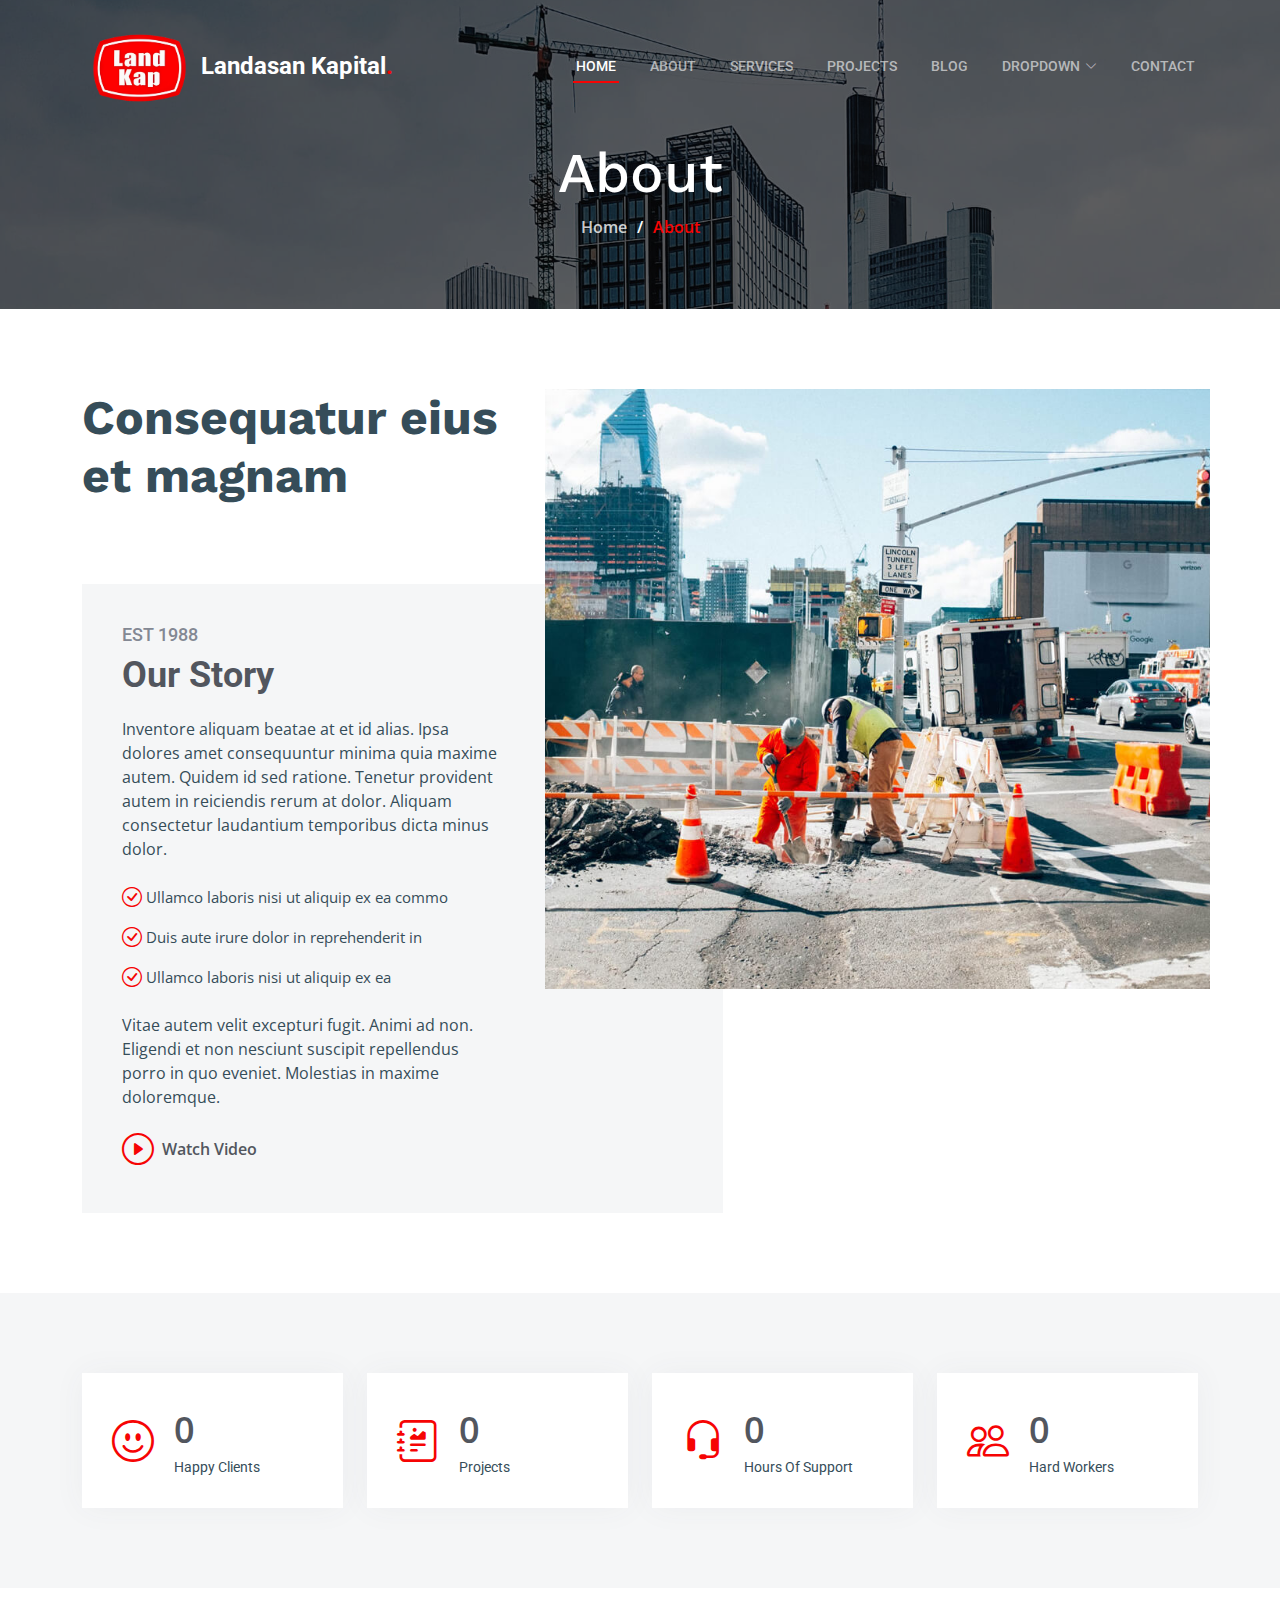
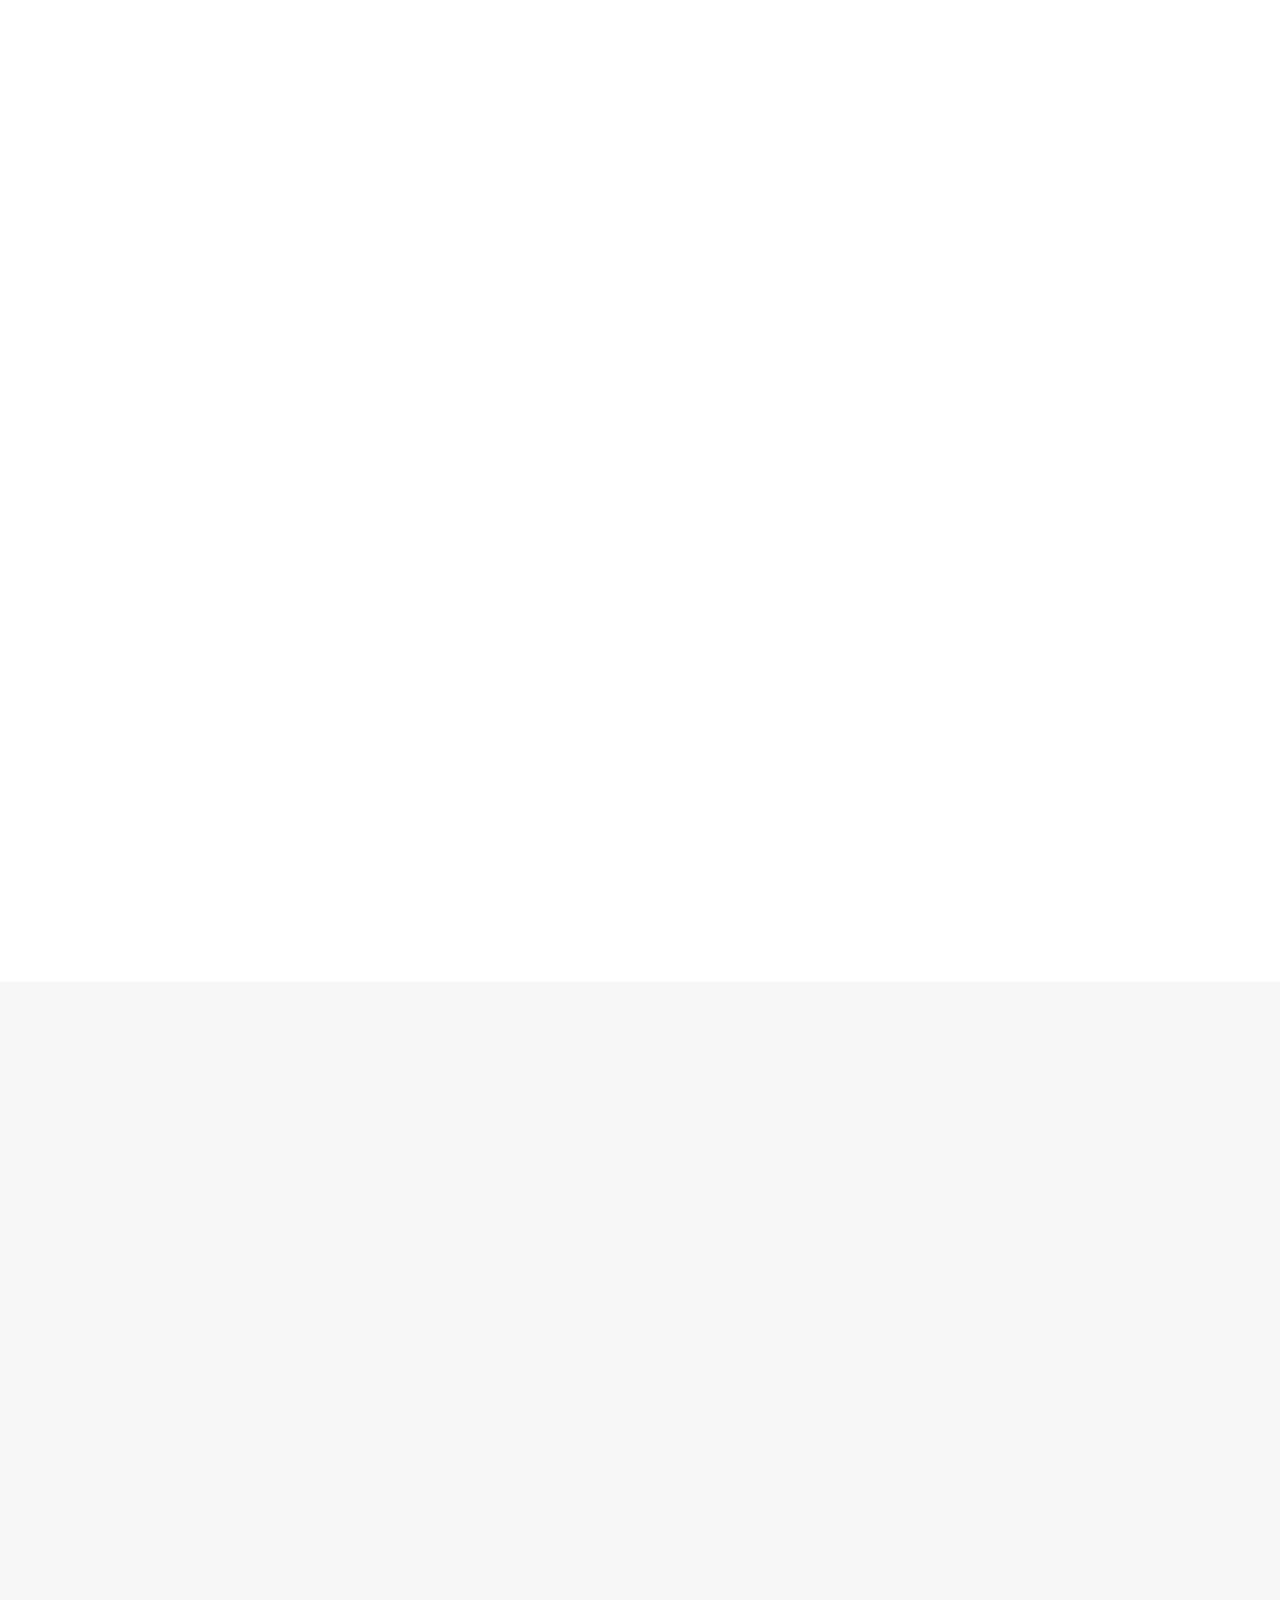
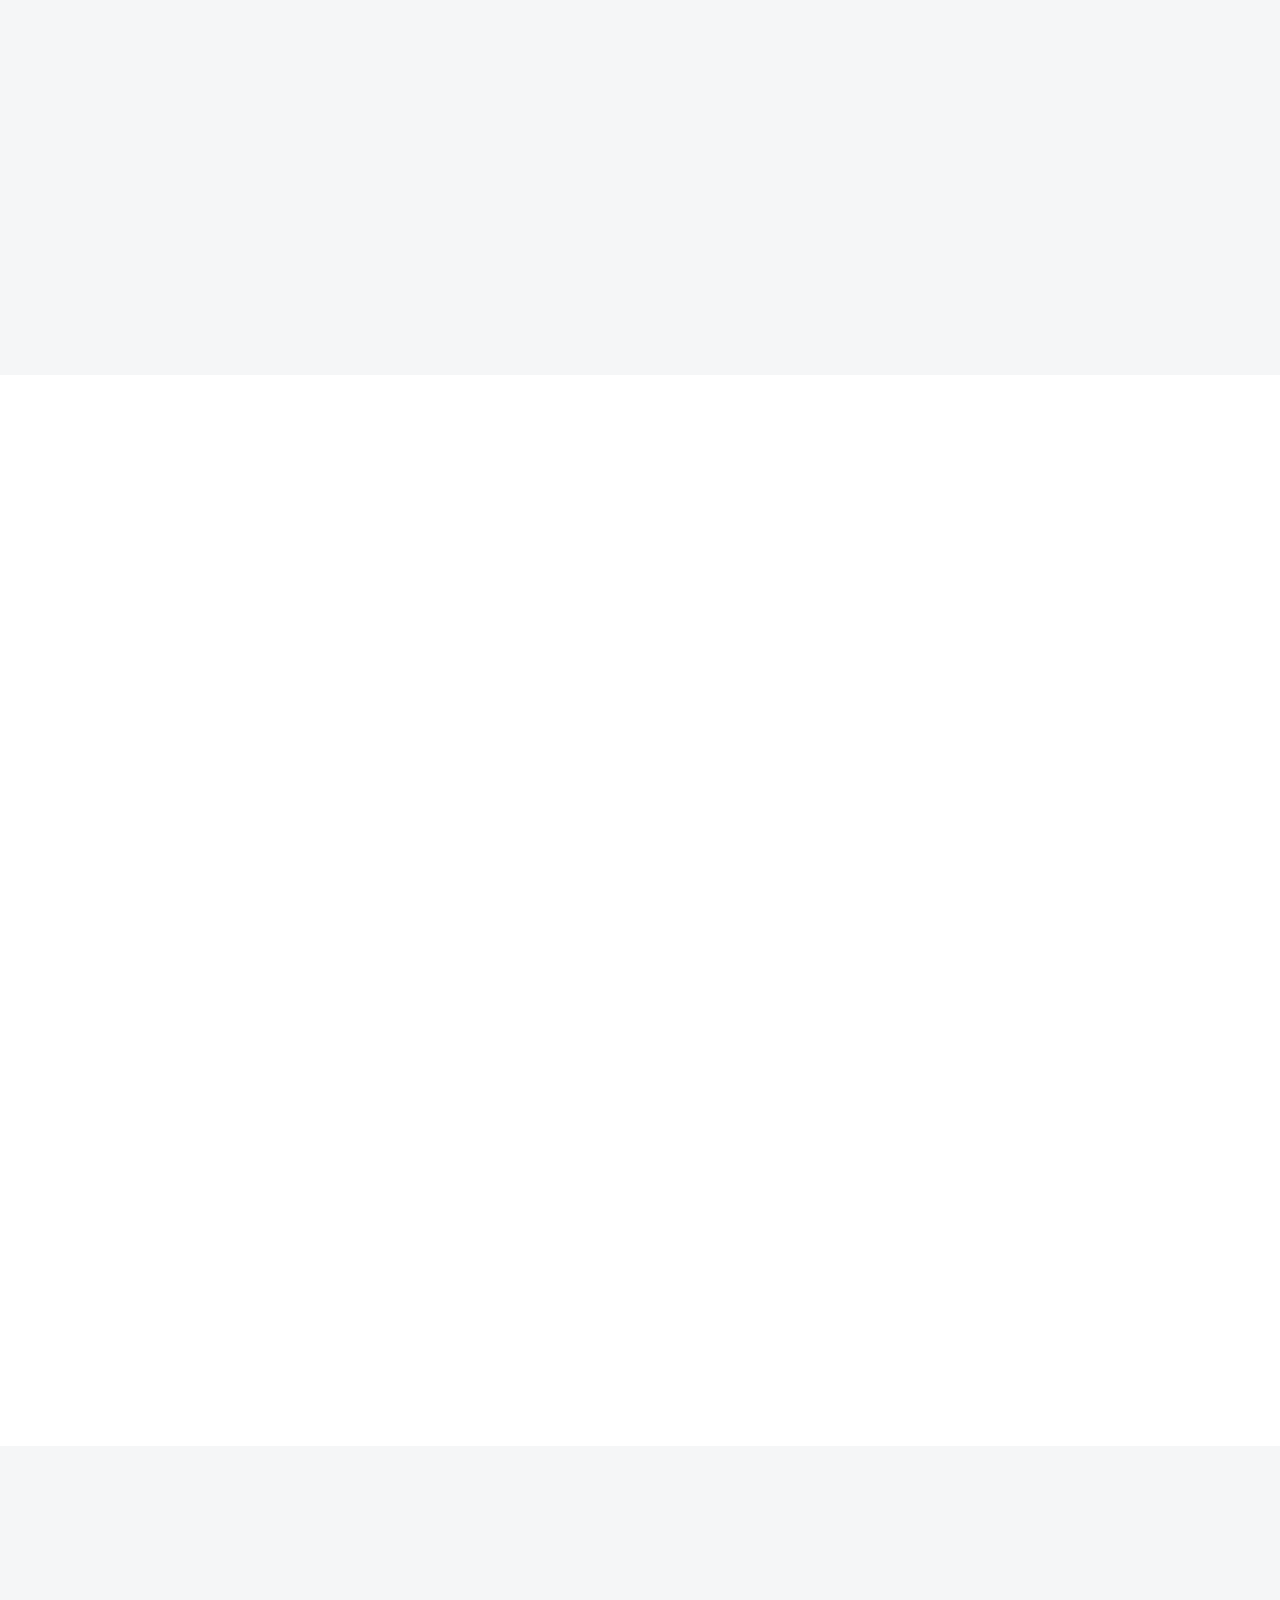
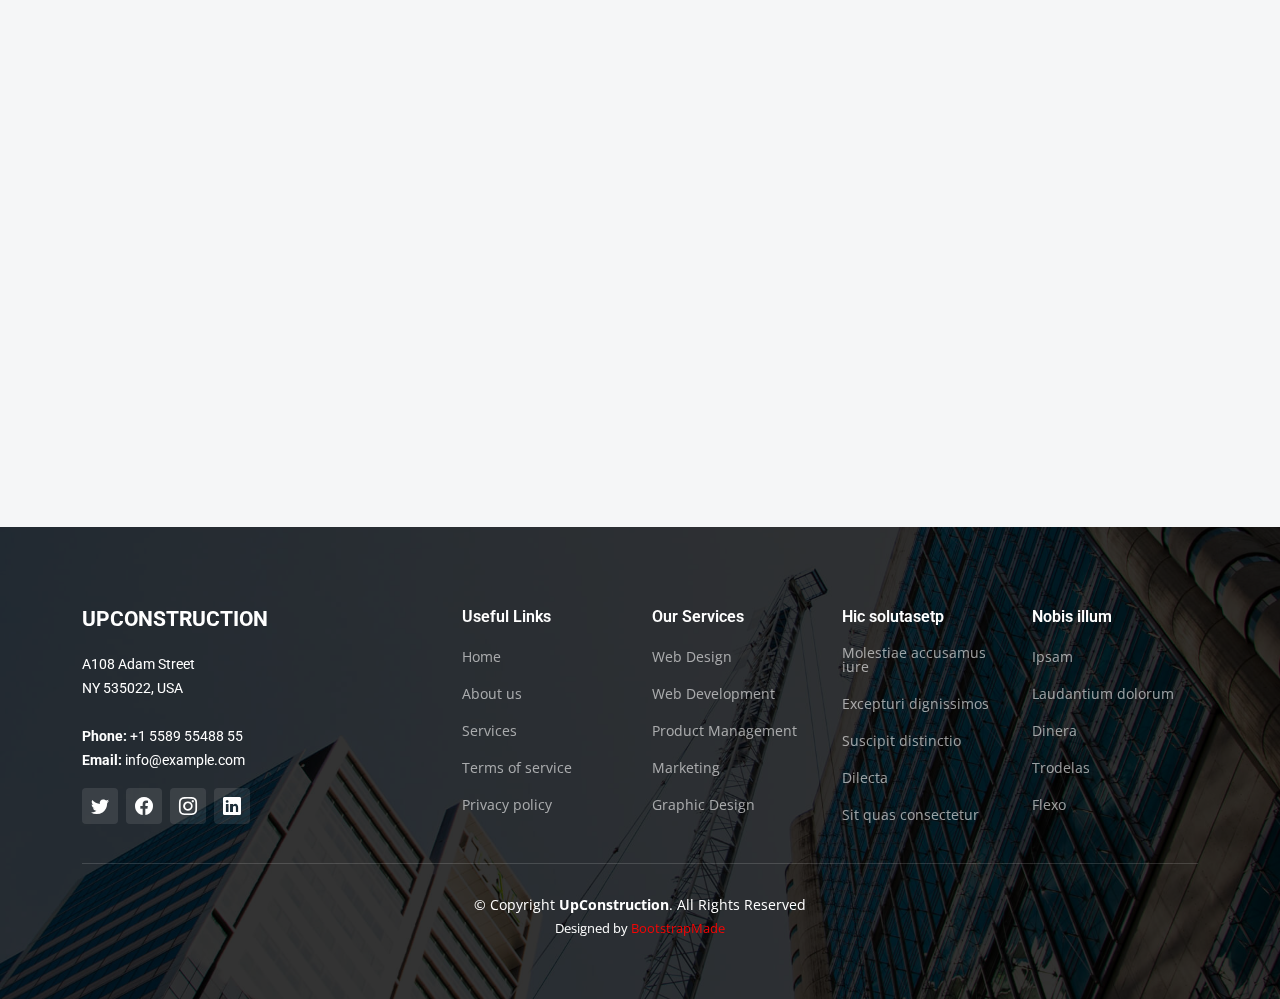
==== about.html @ da3d861b "" ====
<!DOCTYPE html>
<html lang="en">

<head>
  <meta charset="utf-8">
  <meta content="width=device-width, initial-scale=1.0" name="viewport">

  <title>UpConstruction Bootstrap Template - About</title>
  <meta content="" name="description">
  <meta content="" name="keywords">

  <!-- Favicons -->
  <link href="assets/img/favicon.png" rel="icon">
  <link href="assets/img/apple-touch-icon.png" rel="apple-touch-icon">

  <!-- Google Fonts -->
  <link rel="preconnect" href="https://fonts.googleapis.com">
  <link rel="preconnect" href="https://fonts.gstatic.com" crossorigin>
  <link href="https://fonts.googleapis.com/css2?family=Open+Sans:ital,wght@0,300;0,400;0,500;0,600;0,700;1,300;1,400;1,600;1,700&family=Roboto:ital,wght@0,300;0,400;0,500;0,600;0,700;1,300;1,400;1,500;1,600;1,700&family=Work+Sans:ital,wght@0,300;0,400;0,500;0,600;0,700;1,300;1,400;1,500;1,600;1,700&display=swap" rel="stylesheet">

  <!-- Vendor CSS Files -->
  <link href="assets/vendor/bootstrap/css/bootstrap.min.css" rel="stylesheet">
  <link href="assets/vendor/bootstrap-icons/bootstrap-icons.css" rel="stylesheet">
  <link href="assets/vendor/fontawesome-free/css/all.min.css" rel="stylesheet">
  <link href="assets/vendor/aos/aos.css" rel="stylesheet">
  <link href="assets/vendor/glightbox/css/glightbox.min.css" rel="stylesheet">
  <link href="assets/vendor/swiper/swiper-bundle.min.css" rel="stylesheet">

  <!-- Template Main CSS File -->
  <link href="assets/css/main.css" rel="stylesheet">

  <!-- =======================================================
  * Template Name: UpConstruction
  * Updated: Jan 29 2024 with Bootstrap v5.3.2
  * Template URL: https://bootstrapmade.com/upconstruction-bootstrap-construction-website-template/
  * Author: BootstrapMade.com
  * License: https://bootstrapmade.com/license/
  ======================================================== -->
</head>

<body>

  <!-- ======= Header ======= -->
  <header id="header" class="header d-flex align-items-center">
    <div class="container-fluid container-xl d-flex align-items-center justify-content-between">

      <a href="index.html" class="logo d-flex align-items-center">
        <!-- Uncomment the line below if you also wish to use an image logo -->
         <img src="assets/img/landasan_Logo.png" alt=""> 
        <h1>Landasan Kapital<span>.</span></h1>
      </a>

      <i class="mobile-nav-toggle mobile-nav-show bi bi-list"></i>
      <i class="mobile-nav-toggle mobile-nav-hide d-none bi bi-x"></i>
      <nav id="navbar" class="navbar">
        <ul>
          <li><a href="index.html" class="active">Home</a></li>
          <li><a href="about.html">About</a></li>
          <li><a href="services.html">Services</a></li>
          <li><a href="projects.html">Projects</a></li>
          <li><a href="blog.html">Blog</a></li>
          <li class="dropdown"><a href="#"><span>Dropdown</span> <i class="bi bi-chevron-down dropdown-indicator"></i></a>
            <ul>
              <li><a href="#">Dropdown 1</a></li>
              <li class="dropdown"><a href="#"><span>Deep Dropdown</span> <i class="bi bi-chevron-down dropdown-indicator"></i></a>
                <ul>
                  <li><a href="#">Deep Dropdown 1</a></li>
                  <li><a href="#">Deep Dropdown 2</a></li>
                  <li><a href="#">Deep Dropdown 3</a></li>
                  <li><a href="#">Deep Dropdown 4</a></li>
                  <li><a href="#">Deep Dropdown 5</a></li>
                </ul>
              </li>
              <li><a href="#">Dropdown 2</a></li>
              <li><a href="#">Dropdown 3</a></li>
              <li><a href="#">Dropdown 4</a></li>
            </ul>
          </li>
          <li><a href="contact.html">Contact</a></li>
        </ul>
      </nav><!-- .navbar -->

    </div>
  </header><!-- End Header -->

  <main id="main">

    <!-- ======= Breadcrumbs ======= -->
    <div class="breadcrumbs d-flex align-items-center" style="background-image: url('assets/img/breadcrumbs-bg.jpg');">
      <div class="container position-relative d-flex flex-column align-items-center" data-aos="fade">

        <h2>About</h2>
        <ol>
          <li><a href="index.html">Home</a></li>
          <li>About</li>
        </ol>

      </div>
    </div><!-- End Breadcrumbs -->

    <!-- ======= About Section ======= -->
    <section id="about" class="about">
      <div class="container" data-aos="fade-up">

        <div class="row position-relative">

          <div class="col-lg-7 about-img" style="background-image: url(assets/img/about.jpg);"></div>

          <div class="col-lg-7">
            <h2>Consequatur eius et magnam</h2>
            <div class="our-story">
              <h4>Est 1988</h4>
              <h3>Our Story</h3>
              <p>Inventore aliquam beatae at et id alias. Ipsa dolores amet consequuntur minima quia maxime autem. Quidem id sed ratione. Tenetur provident autem in reiciendis rerum at dolor. Aliquam consectetur laudantium temporibus dicta minus dolor.</p>
              <ul>
                <li><i class="bi bi-check-circle"></i> <span>Ullamco laboris nisi ut aliquip ex ea commo</span></li>
                <li><i class="bi bi-check-circle"></i> <span>Duis aute irure dolor in reprehenderit in</span></li>
                <li><i class="bi bi-check-circle"></i> <span>Ullamco laboris nisi ut aliquip ex ea</span></li>
              </ul>
              <p>Vitae autem velit excepturi fugit. Animi ad non. Eligendi et non nesciunt suscipit repellendus porro in quo eveniet. Molestias in maxime doloremque.</p>

              <div class="watch-video d-flex align-items-center position-relative">
                <i class="bi bi-play-circle"></i>
                <a href="https://www.youtube.com/watch?v=LXb3EKWsInQ" class="glightbox stretched-link">Watch Video</a>
              </div>
            </div>
          </div>

        </div>

      </div>
    </section>
    <!-- End About Section -->

    <!-- ======= Stats Counter Section ======= -->
    <section id="stats-counter" class="stats-counter section-bg">
      <div class="container">

        <div class="row gy-4">

          <div class="col-lg-3 col-md-6">
            <div class="stats-item d-flex align-items-center w-100 h-100">
              <i class="bi bi-emoji-smile color-blue flex-shrink-0"></i>
              <div>
                <span data-purecounter-start="0" data-purecounter-end="232" data-purecounter-duration="1" class="purecounter"></span>
                <p>Happy Clients</p>
              </div>
            </div>
          </div><!-- End Stats Item -->

          <div class="col-lg-3 col-md-6">
            <div class="stats-item d-flex align-items-center w-100 h-100">
              <i class="bi bi-journal-richtext color-orange flex-shrink-0"></i>
              <div>
                <span data-purecounter-start="0" data-purecounter-end="521" data-purecounter-duration="1" class="purecounter"></span>
                <p>Projects</p>
              </div>
            </div>
          </div><!-- End Stats Item -->

          <div class="col-lg-3 col-md-6">
            <div class="stats-item d-flex align-items-center w-100 h-100">
              <i class="bi bi-headset color-green flex-shrink-0"></i>
              <div>
                <span data-purecounter-start="0" data-purecounter-end="1463" data-purecounter-duration="1" class="purecounter"></span>
                <p>Hours Of Support</p>
              </div>
            </div>
          </div><!-- End Stats Item -->

          <div class="col-lg-3 col-md-6">
            <div class="stats-item d-flex align-items-center w-100 h-100">
              <i class="bi bi-people color-pink flex-shrink-0"></i>
              <div>
                <span data-purecounter-start="0" data-purecounter-end="15" data-purecounter-duration="1" class="purecounter"></span>
                <p>Hard Workers</p>
              </div>
            </div>
          </div><!-- End Stats Item -->

        </div>

      </div>
    </section><!-- End Stats Counter Section -->

    <!-- ======= Alt Services Section ======= -->
    <section id="alt-services" class="alt-services">
      <div class="container" data-aos="fade-up">

        <div class="row justify-content-around gy-4">
          <div class="col-lg-6 img-bg" style="background-image: url(assets/img/alt-services.jpg);" data-aos="zoom-in" data-aos-delay="100"></div>

          <div class="col-lg-5 d-flex flex-column justify-content-center">
            <h3>Enim quis est voluptatibus aliquid consequatur fugiat</h3>
            <p>Esse voluptas cumque vel exercitationem. Reiciendis est hic accusamus. Non ipsam et sed minima temporibus laudantium. Soluta voluptate sed facere corporis dolores excepturi</p>

            <div class="icon-box d-flex position-relative" data-aos="fade-up" data-aos-delay="100">
              <i class="bi bi-easel flex-shrink-0"></i>
              <div>
                <h4><a href="" class="stretched-link">Lorem Ipsum</a></h4>
                <p>Voluptatum deleniti atque corrupti quos dolores et quas molestias excepturi sint occaecati cupiditate non provident</p>
              </div>
            </div><!-- End Icon Box -->

            <div class="icon-box d-flex position-relative" data-aos="fade-up" data-aos-delay="200">
              <i class="bi bi-patch-check flex-shrink-0"></i>
              <div>
                <h4><a href="" class="stretched-link">Nemo Enim</a></h4>
                <p>At vero eos et accusamus et iusto odio dignissimos ducimus qui blanditiis praesentium voluptatum deleniti atque</p>
              </div>
            </div><!-- End Icon Box -->

            <div class="icon-box d-flex position-relative" data-aos="fade-up" data-aos-delay="300">
              <i class="bi bi-brightness-high flex-shrink-0"></i>
              <div>
                <h4><a href="" class="stretched-link">Dine Pad</a></h4>
                <p>Explicabo est voluptatum asperiores consequatur magnam. Et veritatis odit. Sunt aut deserunt minus aut eligendi omnis</p>
              </div>
            </div><!-- End Icon Box -->

            <div class="icon-box d-flex position-relative" data-aos="fade-up" data-aos-delay="400">
              <i class="bi bi-brightness-high flex-shrink-0"></i>
              <div>
                <h4><a href="" class="stretched-link">Tride clov</a></h4>
                <p>Est voluptatem labore deleniti quis a delectus et. Saepe dolorem libero sit non aspernatur odit amet. Et eligendi</p>
              </div>
            </div><!-- End Icon Box -->

          </div>
        </div>

      </div>
    </section><!-- End Alt Services Section -->

    <!-- ======= Alt Services Section 2 ======= -->
    <section id="alt-services-2" class="alt-services section-bg">
      <div class="container" data-aos="fade-up">

        <div class="row justify-content-around gy-4">
          <div class="col-lg-5 d-flex flex-column justify-content-center">
            <h3>Non quasi officia eum nobis et rerum epudiandae rem voluptatem</h3>
            <p>Maxime quia dolorum alias perspiciatis. Earum voluptatem sint at non. Ducimus maxime minima iste magni sit praesentium assumenda minus. Amet rerum saepe tempora vero.</p>

            <div class="icon-box d-flex position-relative" data-aos="fade-up" data-aos-delay="100">
              <i class="bi bi-easel flex-shrink-0"></i>
              <div>
                <h4><a href="" class="stretched-link">Lorem Ipsum</a></h4>
                <p>Voluptatum deleniti atque corrupti quos dolores et quas molestias excepturi sint occaecati cupiditate non provident</p>
              </div>
            </div><!-- End Icon Box -->

            <div class="icon-box d-flex position-relative" data-aos="fade-up" data-aos-delay="200">
              <i class="bi bi-patch-check flex-shrink-0"></i>
              <div>
                <h4><a href="" class="stretched-link">Nemo Enim</a></h4>
                <p>At vero eos et accusamus et iusto odio dignissimos ducimus qui blanditiis praesentium voluptatum deleniti atque</p>
              </div>
            </div><!-- End Icon Box -->

            <div class="icon-box d-flex position-relative" data-aos="fade-up" data-aos-delay="300">
              <i class="bi bi-brightness-high flex-shrink-0"></i>
              <div>
                <h4><a href="" class="stretched-link">Dine Pad</a></h4>
                <p>Explicabo est voluptatum asperiores consequatur magnam. Et veritatis odit. Sunt aut deserunt minus aut eligendi omnis</p>
              </div>
            </div><!-- End Icon Box -->

            <div class="icon-box d-flex position-relative" data-aos="fade-up" data-aos-delay="400">
              <i class="bi bi-brightness-high flex-shrink-0"></i>
              <div>
                <h4><a href="" class="stretched-link">Tride clov</a></h4>
                <p>Est voluptatem labore deleniti quis a delectus et. Saepe dolorem libero sit non aspernatur odit amet. Et eligendi</p>
              </div>
            </div><!-- End Icon Box -->
          </div>

          <div class="col-lg-6 img-bg" style="background-image: url(assets/img/alt-services-2.jpg);" data-aos="zoom-in" data-aos-delay="100"></div>
        </div>

      </div>
    </section><!-- End Alt Services Section 2 -->

    <!-- ======= Our Team Section ======= -->
    <section id="team" class="team">
      <div class="container" data-aos="fade-up">

        <div class="section-header">
          <h2>Our Team</h2>
          <p>Aperiam dolorum et et wuia molestias qui eveniet numquam nihil porro incidunt dolores placeat sunt id nobis omnis tiledo stran delop</p>
        </div>

        <div class="row gy-5">

          <div class="col-lg-4 col-md-6 member" data-aos="fade-up" data-aos-delay="100">
            <div class="member-img">
              <img src="assets/img/team/team-1.jpg" class="img-fluid" alt="">
              <div class="social">
                <a href="#"><i class="bi bi-twitter"></i></a>
                <a href="#"><i class="bi bi-facebook"></i></a>
                <a href="#"><i class="bi bi-instagram"></i></a>
                <a href="#"><i class="bi bi-linkedin"></i></a>
              </div>
            </div>
            <div class="member-info text-center">
              <h4>Walter White</h4>
              <span>Chief Executive Officer</span>
              <p>Aliquam iure quaerat voluptatem praesentium possimus unde laudantium vel dolorum distinctio dire flow</p>
            </div>
          </div><!-- End Team Member -->

          <div class="col-lg-4 col-md-6 member" data-aos="fade-up" data-aos-delay="200">
            <div class="member-img">
              <img src="assets/img/team/team-2.jpg" class="img-fluid" alt="">
              <div class="social">
                <a href="#"><i class="bi bi-twitter"></i></a>
                <a href="#"><i class="bi bi-facebook"></i></a>
                <a href="#"><i class="bi bi-instagram"></i></a>
                <a href="#"><i class="bi bi-linkedin"></i></a>
              </div>
            </div>
            <div class="member-info text-center">
              <h4>Sarah Jhonson</h4>
              <span>Product Manager</span>
              <p>Labore ipsam sit consequatur exercitationem rerum laboriosam laudantium aut quod dolores exercitationem ut</p>
            </div>
          </div><!-- End Team Member -->

          <div class="col-lg-4 col-md-6 member" data-aos="fade-up" data-aos-delay="300">
            <div class="member-img">
              <img src="assets/img/team/team-3.jpg" class="img-fluid" alt="">
              <div class="social">
                <a href="#"><i class="bi bi-twitter"></i></a>
                <a href="#"><i class="bi bi-facebook"></i></a>
                <a href="#"><i class="bi bi-instagram"></i></a>
                <a href="#"><i class="bi bi-linkedin"></i></a>
              </div>
            </div>
            <div class="member-info text-center">
              <h4>William Anderson</h4>
              <span>CTO</span>
              <p>Illum minima ea autem doloremque ipsum quidem quas aspernatur modi ut praesentium vel tque sed facilis at qui</p>
            </div>
          </div><!-- End Team Member -->

          <div class="col-lg-4 col-md-6 member" data-aos="fade-up" data-aos-delay="400">
            <div class="member-img">
              <img src="assets/img/team/team-4.jpg" class="img-fluid" alt="">
              <div class="social">
                <a href="#"><i class="bi bi-twitter"></i></a>
                <a href="#"><i class="bi bi-facebook"></i></a>
                <a href="#"><i class="bi bi-instagram"></i></a>
                <a href="#"><i class="bi bi-linkedin"></i></a>
              </div>
            </div>
            <div class="member-info text-center">
              <h4>Amanda Jepson</h4>
              <span>Accountant</span>
              <p>Magni voluptatem accusamus assumenda cum nisi aut qui dolorem voluptate sed et veniam quasi quam consectetur</p>
            </div>
          </div><!-- End Team Member -->

          <div class="col-lg-4 col-md-6 member" data-aos="fade-up" data-aos-delay="500">
            <div class="member-img">
              <img src="assets/img/team/team-5.jpg" class="img-fluid" alt="">
              <div class="social">
                <a href="#"><i class="bi bi-twitter"></i></a>
                <a href="#"><i class="bi bi-facebook"></i></a>
                <a href="#"><i class="bi bi-instagram"></i></a>
                <a href="#"><i class="bi bi-linkedin"></i></a>
              </div>
            </div>
            <div class="member-info text-center">
              <h4>Brian Doe</h4>
              <span>Marketing</span>
              <p>Qui consequuntur quos accusamus magnam quo est molestiae eius laboriosam sunt doloribus quia impedit laborum velit</p>
            </div>
          </div><!-- End Team Member -->

          <div class="col-lg-4 col-md-6 member" data-aos="fade-up" data-aos-delay="600">
            <div class="member-img">
              <img src="assets/img/team/team-6.jpg" class="img-fluid" alt="">
              <div class="social">
                <a href="#"><i class="bi bi-twitter"></i></a>
                <a href="#"><i class="bi bi-facebook"></i></a>
                <a href="#"><i class="bi bi-instagram"></i></a>
                <a href="#"><i class="bi bi-linkedin"></i></a>
              </div>
            </div>
            <div class="member-info text-center">
              <h4>Josepha Palas</h4>
              <span>Operation</span>
              <p>Sint sint eveniet explicabo amet consequatur nesciunt error enim rerum earum et omnis fugit eligendi cupiditate vel</p>
            </div>
          </div><!-- End Team Member -->

        </div>

      </div>
    </section><!-- End Our Team Section -->

    <!-- ======= Testimonials Section ======= -->
    <section id="testimonials" class="testimonials section-bg">
      <div class="container" data-aos="fade-up">

        <div class="section-header">
          <h2>Testimonials</h2>
          <p>Quam sed id excepturi ccusantium dolorem ut quis dolores nisi llum nostrum enim velit qui ut et autem uia reprehenderit sunt deleniti</p>
        </div>

        <div class="slides-2 swiper">
          <div class="swiper-wrapper">

            <div class="swiper-slide">
              <div class="testimonial-wrap">
                <div class="testimonial-item">
                  <img src="assets/img/testimonials/testimonials-1.jpg" class="testimonial-img" alt="">
                  <h3>Saul Goodman</h3>
                  <h4>Ceo &amp; Founder</h4>
                  <div class="stars">
                    <i class="bi bi-star-fill"></i><i class="bi bi-star-fill"></i><i class="bi bi-star-fill"></i><i class="bi bi-star-fill"></i><i class="bi bi-star-fill"></i>
                  </div>
                  <p>
                    <i class="bi bi-quote quote-icon-left"></i>
                    Proin iaculis purus consequat sem cure digni ssim donec porttitora entum suscipit rhoncus. Accusantium quam, ultricies eget id, aliquam eget nibh et. Maecen aliquam, risus at semper.
                    <i class="bi bi-quote quote-icon-right"></i>
                  </p>
                </div>
              </div>
            </div><!-- End testimonial item -->

            <div class="swiper-slide">
              <div class="testimonial-wrap">
                <div class="testimonial-item">
                  <img src="assets/img/testimonials/testimonials-2.jpg" class="testimonial-img" alt="">
                  <h3>Sara Wilsson</h3>
                  <h4>Designer</h4>
                  <div class="stars">
                    <i class="bi bi-star-fill"></i><i class="bi bi-star-fill"></i><i class="bi bi-star-fill"></i><i class="bi bi-star-fill"></i><i class="bi bi-star-fill"></i>
                  </div>
                  <p>
                    <i class="bi bi-quote quote-icon-left"></i>
                    Export tempor illum tamen malis malis eram quae irure esse labore quem cillum quid cillum eram malis quorum velit fore eram velit sunt aliqua noster fugiat irure amet legam anim culpa.
                    <i class="bi bi-quote quote-icon-right"></i>
                  </p>
                </div>
              </div>
            </div><!-- End testimonial item -->

            <div class="swiper-slide">
              <div class="testimonial-wrap">
                <div class="testimonial-item">
                  <img src="assets/img/testimonials/testimonials-3.jpg" class="testimonial-img" alt="">
                  <h3>Jena Karlis</h3>
                  <h4>Store Owner</h4>
                  <div class="stars">
                    <i class="bi bi-star-fill"></i><i class="bi bi-star-fill"></i><i class="bi bi-star-fill"></i><i class="bi bi-star-fill"></i><i class="bi bi-star-fill"></i>
                  </div>
                  <p>
                    <i class="bi bi-quote quote-icon-left"></i>
                    Enim nisi quem export duis labore cillum quae magna enim sint quorum nulla quem veniam duis minim tempor labore quem eram duis noster aute amet eram fore quis sint minim.
                    <i class="bi bi-quote quote-icon-right"></i>
                  </p>
                </div>
              </div>
            </div><!-- End testimonial item -->

            <div class="swiper-slide">
              <div class="testimonial-wrap">
                <div class="testimonial-item">
                  <img src="assets/img/testimonials/testimonials-4.jpg" class="testimonial-img" alt="">
                  <h3>Matt Brandon</h3>
                  <h4>Freelancer</h4>
                  <div class="stars">
                    <i class="bi bi-star-fill"></i><i class="bi bi-star-fill"></i><i class="bi bi-star-fill"></i><i class="bi bi-star-fill"></i><i class="bi bi-star-fill"></i>
                  </div>
                  <p>
                    <i class="bi bi-quote quote-icon-left"></i>
                    Fugiat enim eram quae cillum dolore dolor amet nulla culpa multos export minim fugiat minim velit minim dolor enim duis veniam ipsum anim magna sunt elit fore quem dolore labore illum veniam.
                    <i class="bi bi-quote quote-icon-right"></i>
                  </p>
                </div>
              </div>
            </div><!-- End testimonial item -->

            <div class="swiper-slide">
              <div class="testimonial-wrap">
                <div class="testimonial-item">
                  <img src="assets/img/testimonials/testimonials-5.jpg" class="testimonial-img" alt="">
                  <h3>John Larson</h3>
                  <h4>Entrepreneur</h4>
                  <div class="stars">
                    <i class="bi bi-star-fill"></i><i class="bi bi-star-fill"></i><i class="bi bi-star-fill"></i><i class="bi bi-star-fill"></i><i class="bi bi-star-fill"></i>
                  </div>
                  <p>
                    <i class="bi bi-quote quote-icon-left"></i>
                    Quis quorum aliqua sint quem legam fore sunt eram irure aliqua veniam tempor noster veniam enim culpa labore duis sunt culpa nulla illum cillum fugiat legam esse veniam culpa fore nisi cillum quid.
                    <i class="bi bi-quote quote-icon-right"></i>
                  </p>
                </div>
              </div>
            </div><!-- End testimonial item -->

          </div>
          <div class="swiper-pagination"></div>
        </div>

      </div>
    </section><!-- End Testimonials Section -->

  </main><!-- End #main -->

  <!-- ======= Footer ======= -->
  <footer id="footer" class="footer">

    <div class="footer-content position-relative">
      <div class="container">
        <div class="row">

          <div class="col-lg-4 col-md-6">
            <div class="footer-info">
              <h3>UpConstruction</h3>
              <p>
                A108 Adam Street <br>
                NY 535022, USA<br><br>
                <strong>Phone:</strong> +1 5589 55488 55<br>
                <strong>Email:</strong> info@example.com<br>
              </p>
              <div class="social-links d-flex mt-3">
                <a href="#" class="d-flex align-items-center justify-content-center"><i class="bi bi-twitter"></i></a>
                <a href="#" class="d-flex align-items-center justify-content-center"><i class="bi bi-facebook"></i></a>
                <a href="#" class="d-flex align-items-center justify-content-center"><i class="bi bi-instagram"></i></a>
                <a href="#" class="d-flex align-items-center justify-content-center"><i class="bi bi-linkedin"></i></a>
              </div>
            </div>
          </div><!-- End footer info column-->

          <div class="col-lg-2 col-md-3 footer-links">
            <h4>Useful Links</h4>
            <ul>
              <li><a href="#">Home</a></li>
              <li><a href="#">About us</a></li>
              <li><a href="#">Services</a></li>
              <li><a href="#">Terms of service</a></li>
              <li><a href="#">Privacy policy</a></li>
            </ul>
          </div><!-- End footer links column-->

          <div class="col-lg-2 col-md-3 footer-links">
            <h4>Our Services</h4>
            <ul>
              <li><a href="#">Web Design</a></li>
              <li><a href="#">Web Development</a></li>
              <li><a href="#">Product Management</a></li>
              <li><a href="#">Marketing</a></li>
              <li><a href="#">Graphic Design</a></li>
            </ul>
          </div><!-- End footer links column-->

          <div class="col-lg-2 col-md-3 footer-links">
            <h4>Hic solutasetp</h4>
            <ul>
              <li><a href="#">Molestiae accusamus iure</a></li>
              <li><a href="#">Excepturi dignissimos</a></li>
              <li><a href="#">Suscipit distinctio</a></li>
              <li><a href="#">Dilecta</a></li>
              <li><a href="#">Sit quas consectetur</a></li>
            </ul>
          </div><!-- End footer links column-->

          <div class="col-lg-2 col-md-3 footer-links">
            <h4>Nobis illum</h4>
            <ul>
              <li><a href="#">Ipsam</a></li>
              <li><a href="#">Laudantium dolorum</a></li>
              <li><a href="#">Dinera</a></li>
              <li><a href="#">Trodelas</a></li>
              <li><a href="#">Flexo</a></li>
            </ul>
          </div><!-- End footer links column-->

        </div>
      </div>
    </div>

    <div class="footer-legal text-center position-relative">
      <div class="container">
        <div class="copyright">
          &copy; Copyright <strong><span>UpConstruction</span></strong>. All Rights Reserved
        </div>
        <div class="credits">
          <!-- All the links in the footer should remain intact. -->
          <!-- You can delete the links only if you purchased the pro version. -->
          <!-- Licensing information: https://bootstrapmade.com/license/ -->
          <!-- Purchase the pro version with working PHP/AJAX contact form: https://bootstrapmade.com/upconstruction-bootstrap-construction-website-template/ -->
          Designed by <a href="https://bootstrapmade.com/">BootstrapMade</a>
        </div>
      </div>
    </div>

  </footer>
  <!-- End Footer -->

  <a href="#" class="scroll-top d-flex align-items-center justify-content-center"><i class="bi bi-arrow-up-short"></i></a>

  <div id="preloader"></div>

  <!-- Vendor JS Files -->
  <script src="assets/vendor/bootstrap/js/bootstrap.bundle.min.js"></script>
  <script src="assets/vendor/aos/aos.js"></script>
  <script src="assets/vendor/glightbox/js/glightbox.min.js"></script>
  <script src="assets/vendor/isotope-layout/isotope.pkgd.min.js"></script>
  <script src="assets/vendor/swiper/swiper-bundle.min.js"></script>
  <script src="assets/vendor/purecounter/purecounter_vanilla.js"></script>
  <script src="assets/vendor/php-email-form/validate.js"></script>

  <!-- Template Main JS File -->
  <script src="assets/js/main.js"></script>

</body>

</html>
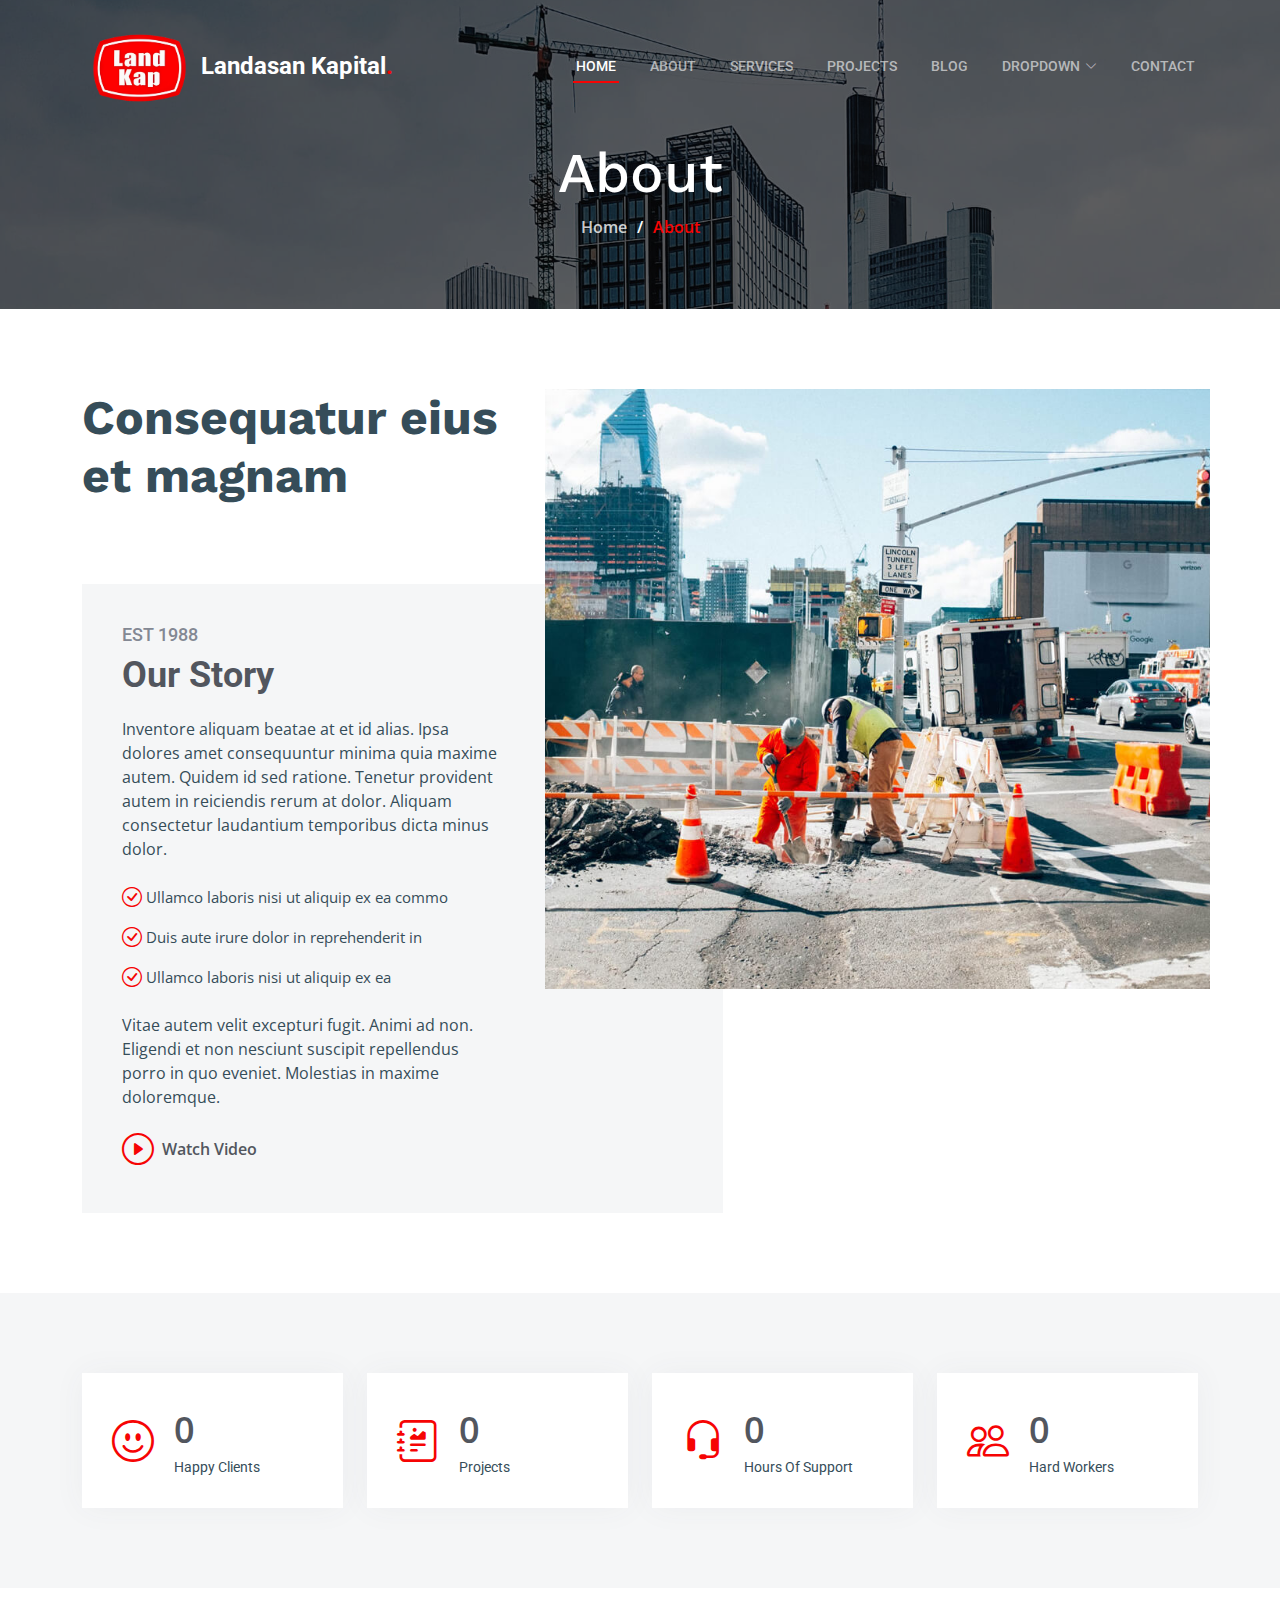
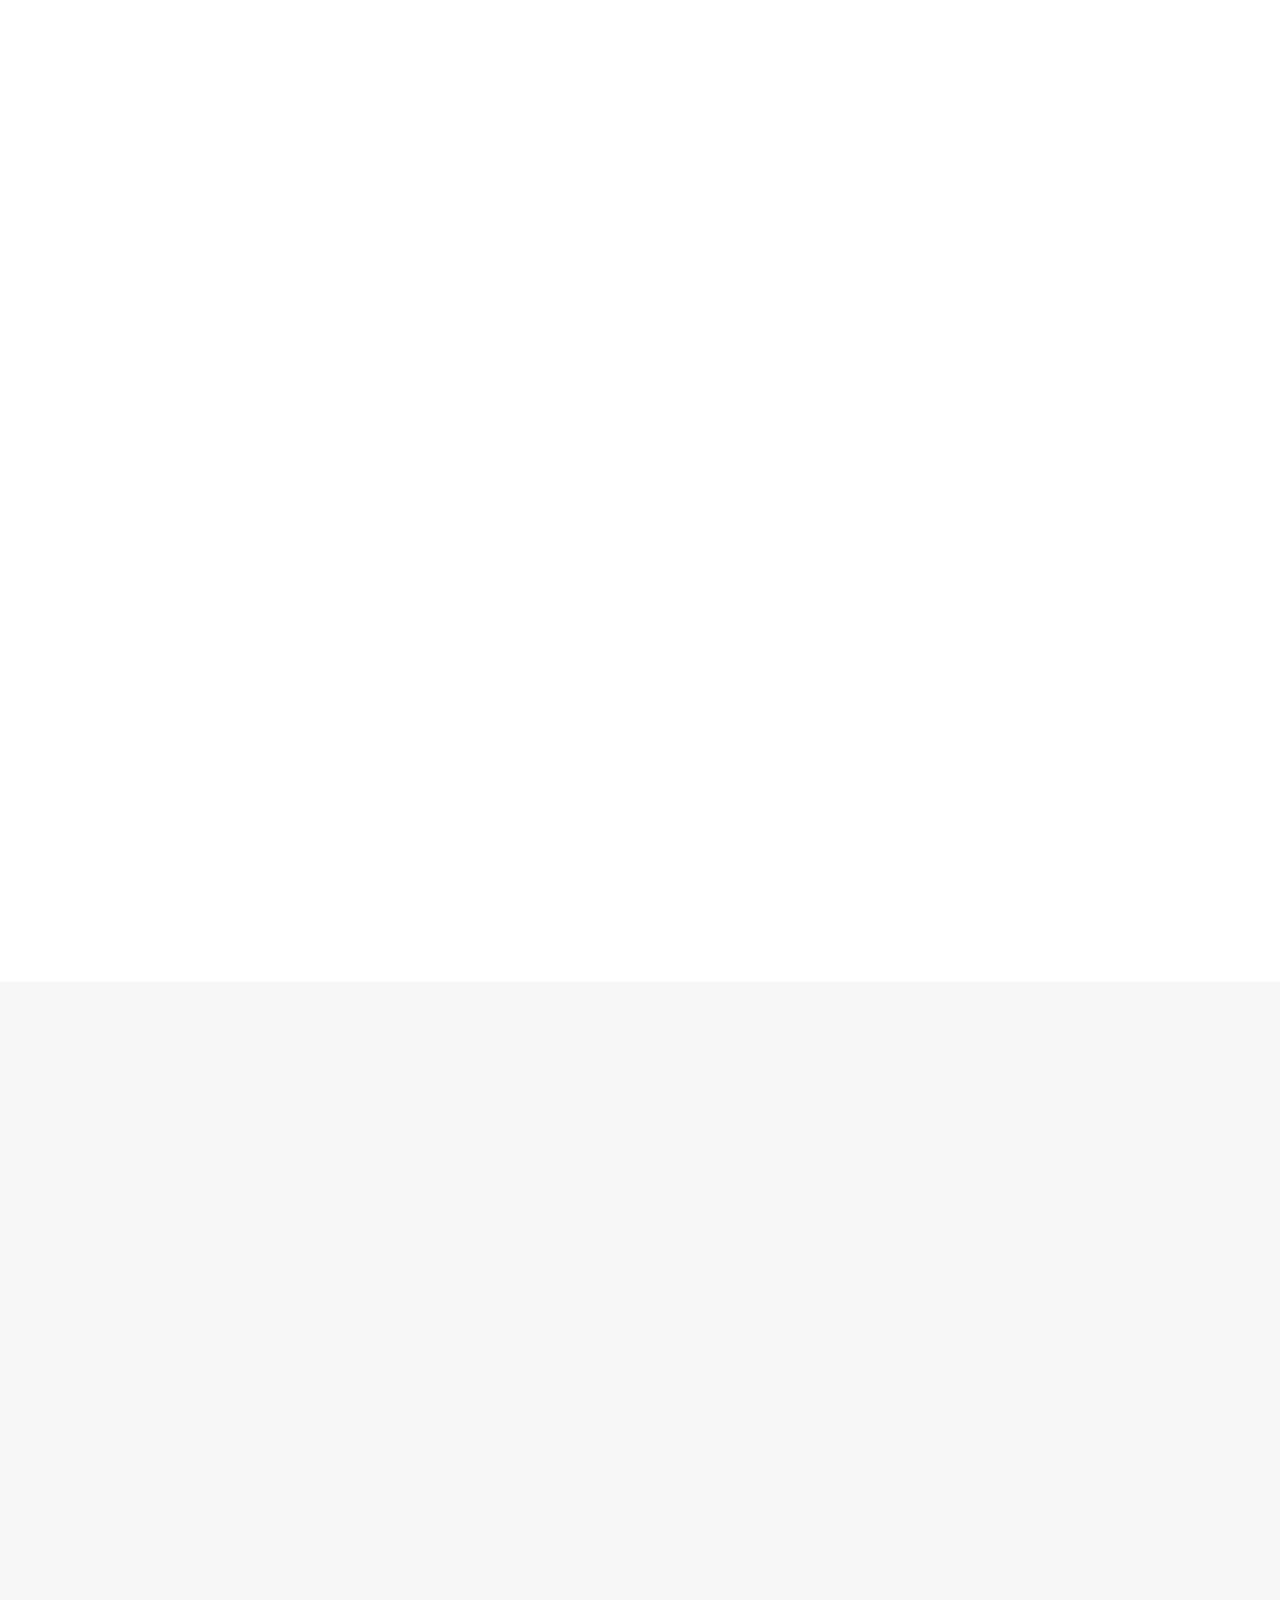
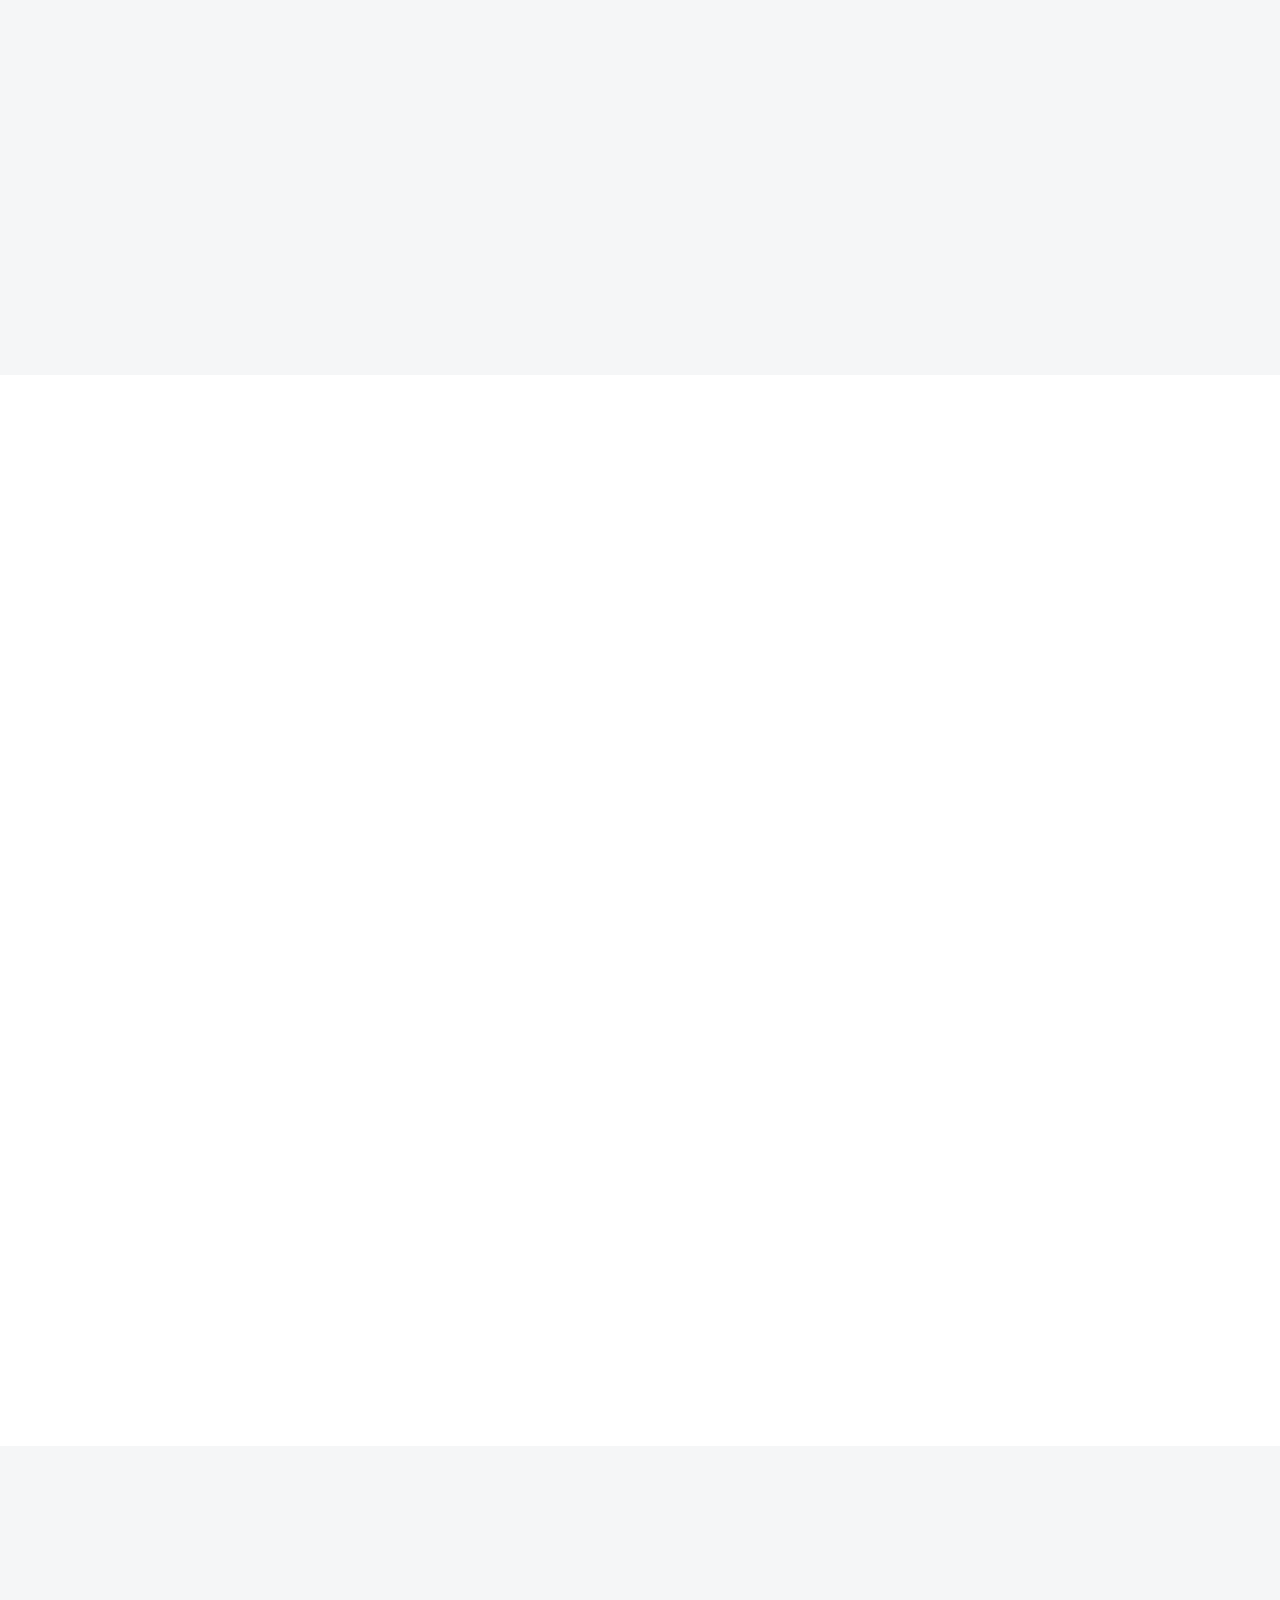
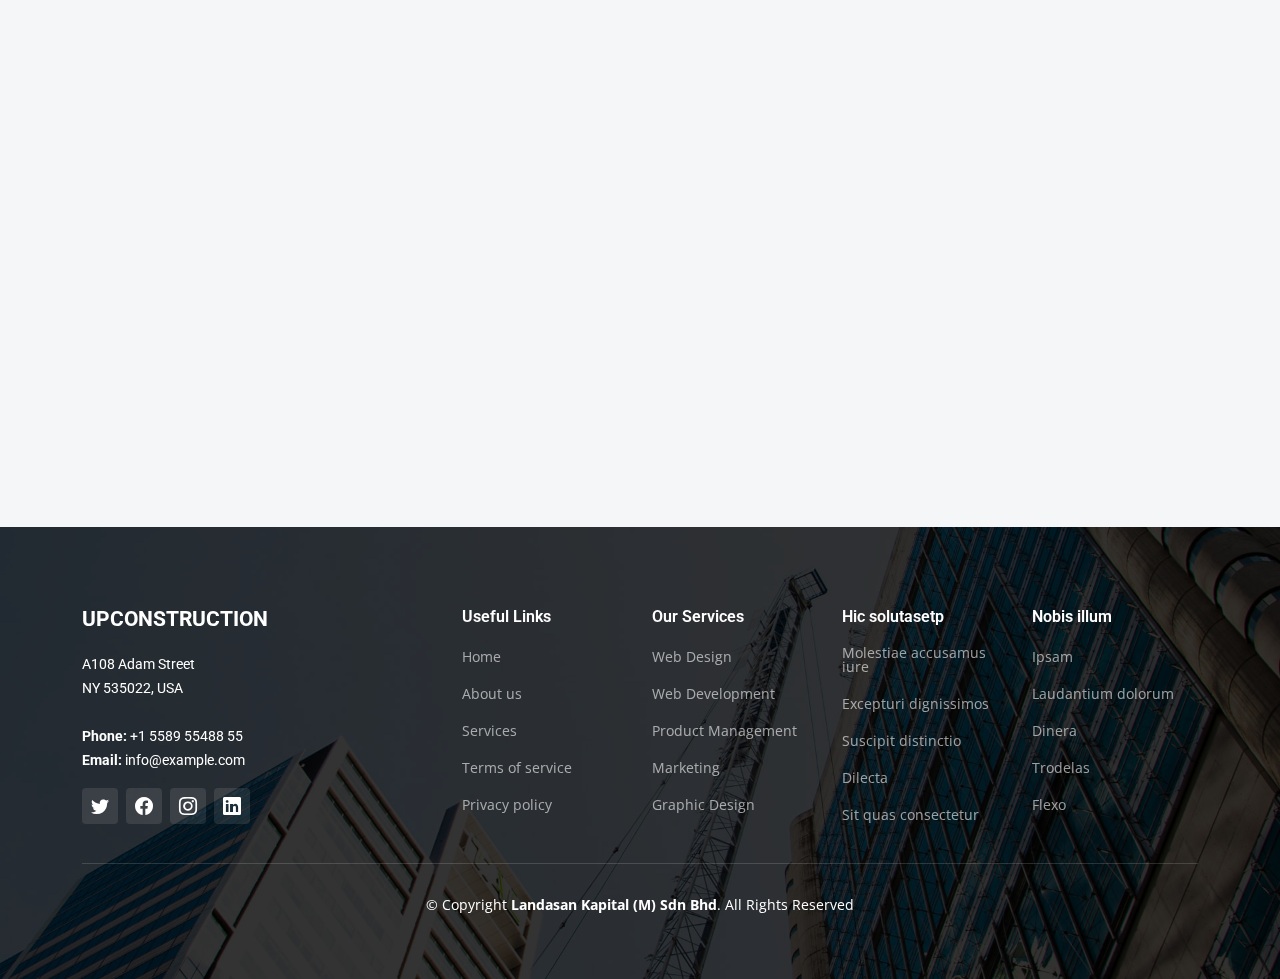
==== commit 1231a25c: "" ====
--- a/about.html
+++ b/about.html
@@ -5,13 +5,13 @@
   <meta charset="utf-8">
   <meta content="width=device-width, initial-scale=1.0" name="viewport">
 
-  <title>UpConstruction Bootstrap Template - About</title>
+ <title>Landasan Kapital (M) Sdn Bhd</title>
   <meta content="" name="description">
   <meta content="" name="keywords">
 
   <!-- Favicons -->
-  <link href="assets/img/favicon.png" rel="icon">
-  <link href="assets/img/apple-touch-icon.png" rel="apple-touch-icon">
+  <link href="assets/img/landasan_Logo.png" rel="icon">
+  <link href="assets/img/landasan_Logo.png" rel="apple-touch-icon">
 
   <!-- Google Fonts -->
   <link rel="preconnect" href="https://fonts.googleapis.com">
@@ -582,17 +582,17 @@
       </div>
     </div>
 
-    <div class="footer-legal text-center position-relative">
+     <div class="footer-legal text-center position-relative">
       <div class="container">
         <div class="copyright">
-          &copy; Copyright <strong><span>UpConstruction</span></strong>. All Rights Reserved
+          &copy; Copyright <strong><span>Landasan Kapital (M) Sdn Bhd</span></strong>. All Rights Reserved
         </div>
         <div class="credits">
           <!-- All the links in the footer should remain intact. -->
           <!-- You can delete the links only if you purchased the pro version. -->
           <!-- Licensing information: https://bootstrapmade.com/license/ -->
           <!-- Purchase the pro version with working PHP/AJAX contact form: https://bootstrapmade.com/upconstruction-bootstrap-construction-website-template/ -->
-          Designed by <a href="https://bootstrapmade.com/">BootstrapMade</a>
+<!--          Designed by <a href="https://bootstrapmade.com/">BootstrapMade</a>-->
         </div>
       </div>
     </div>
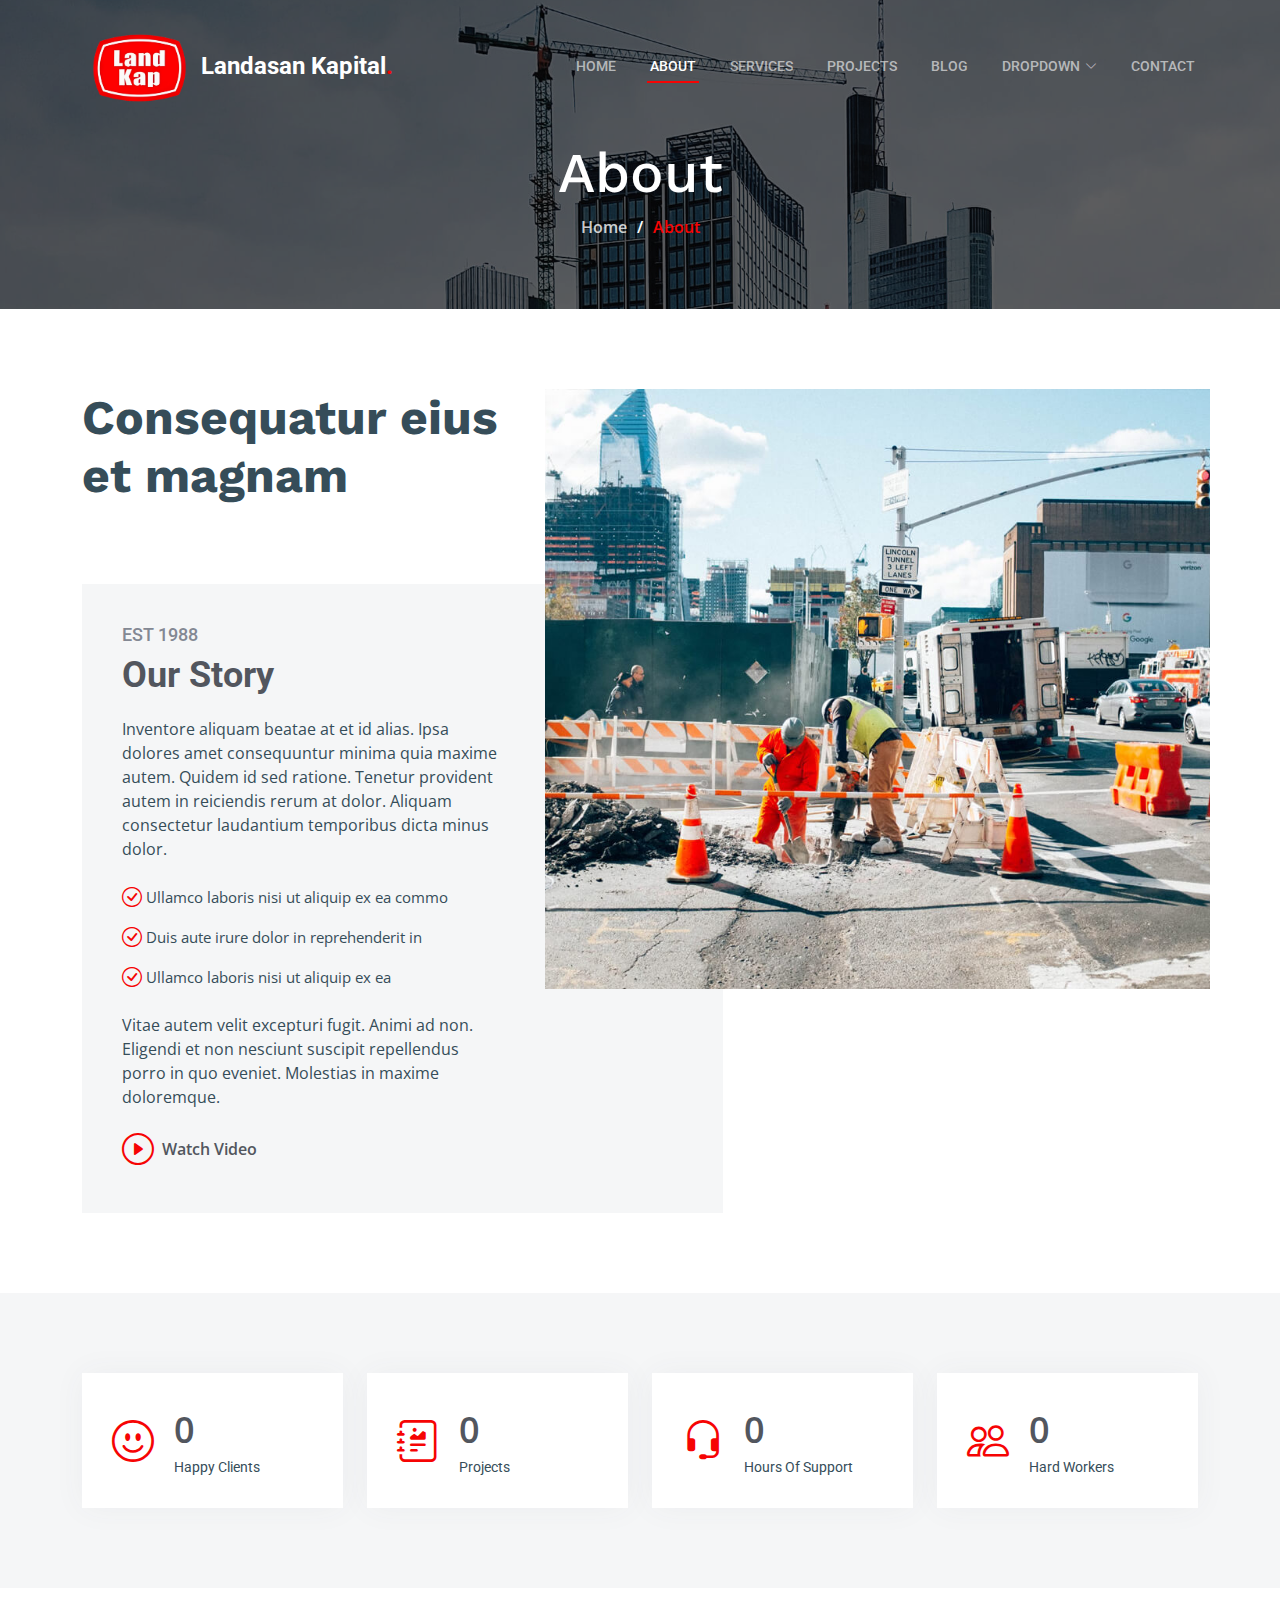
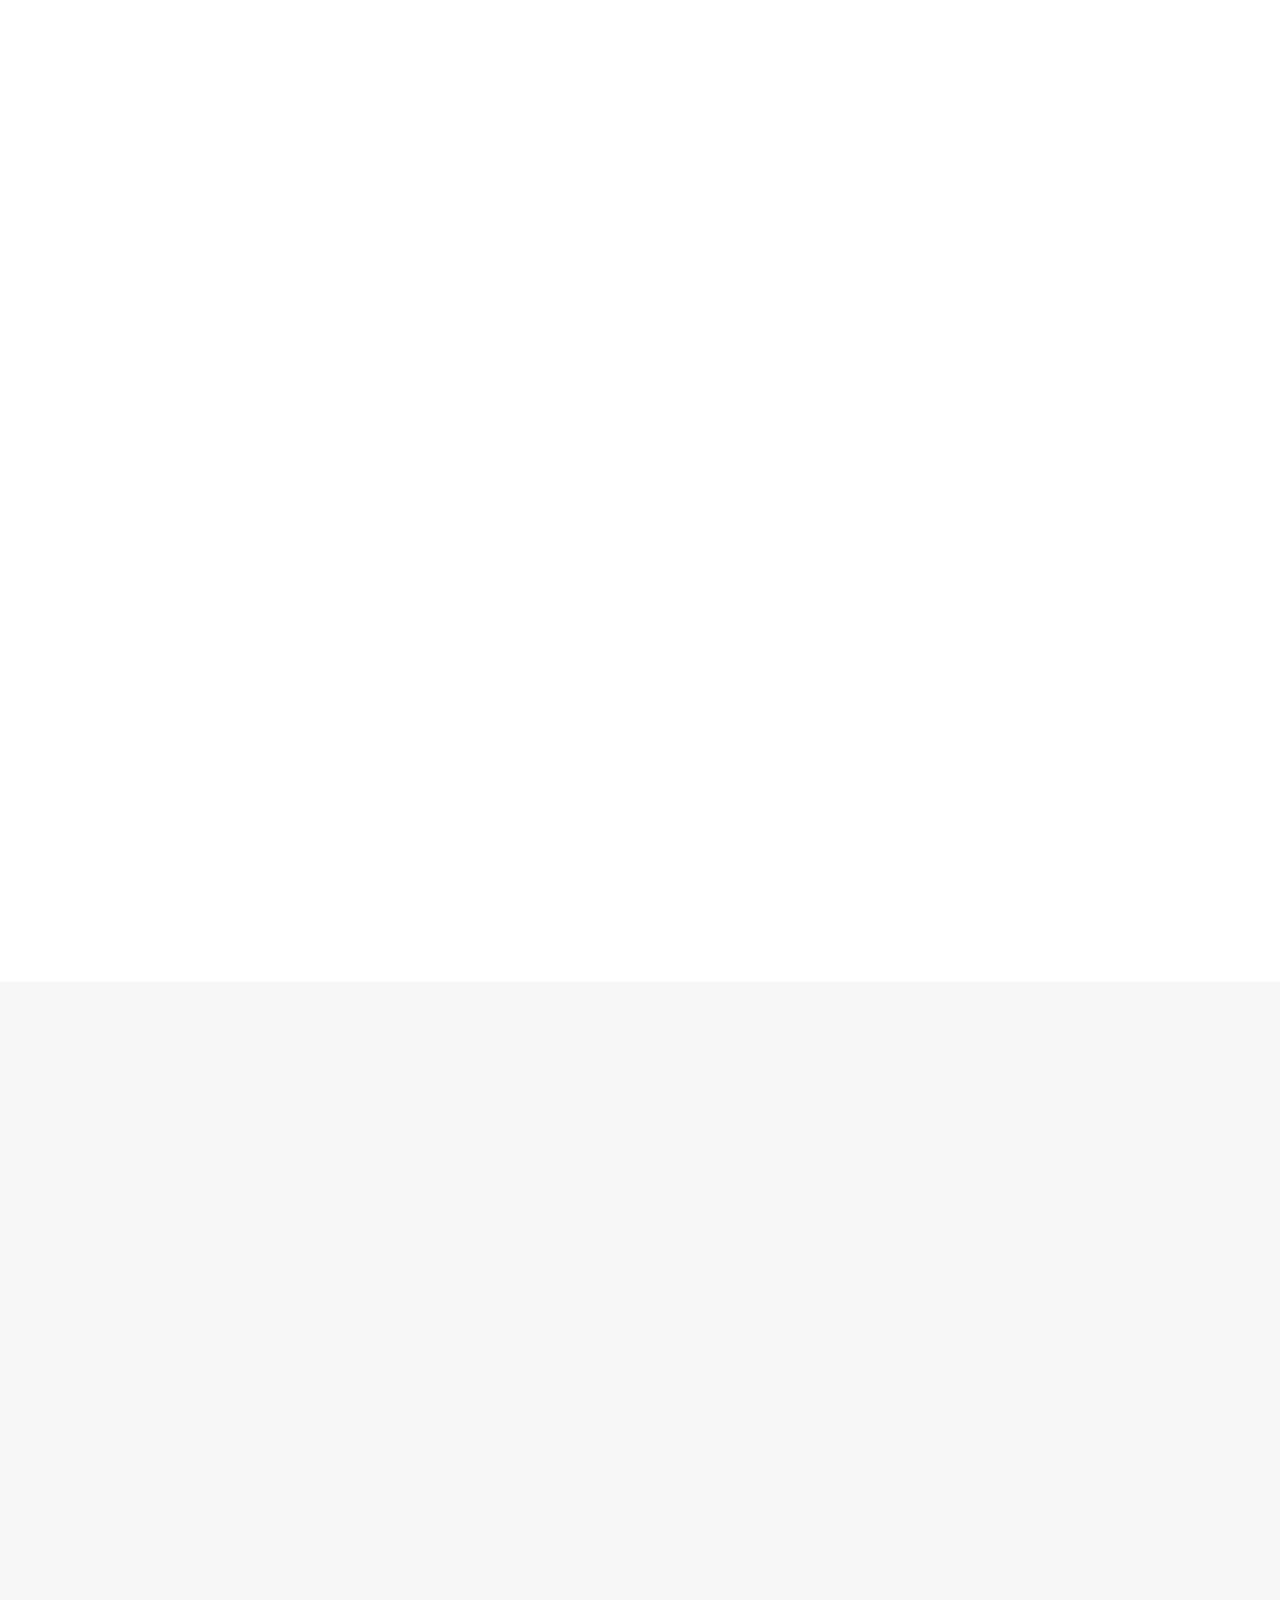
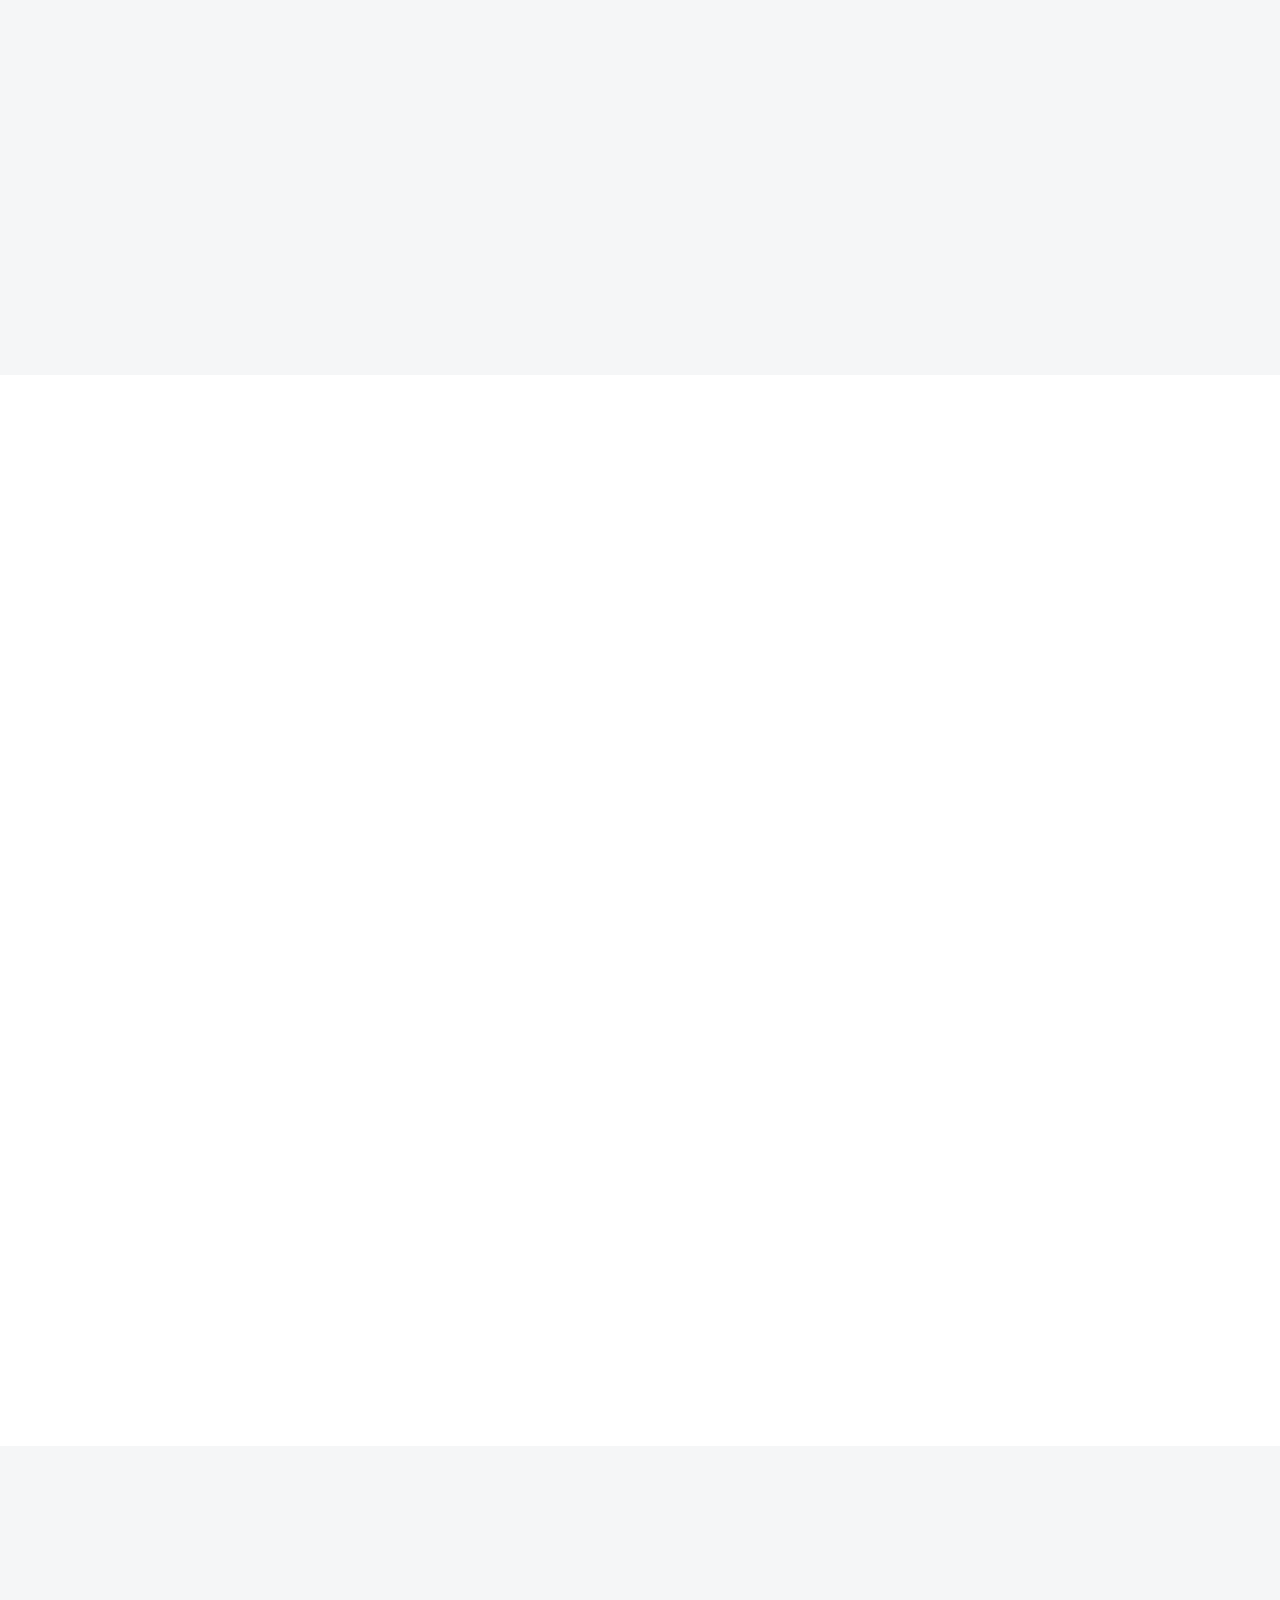
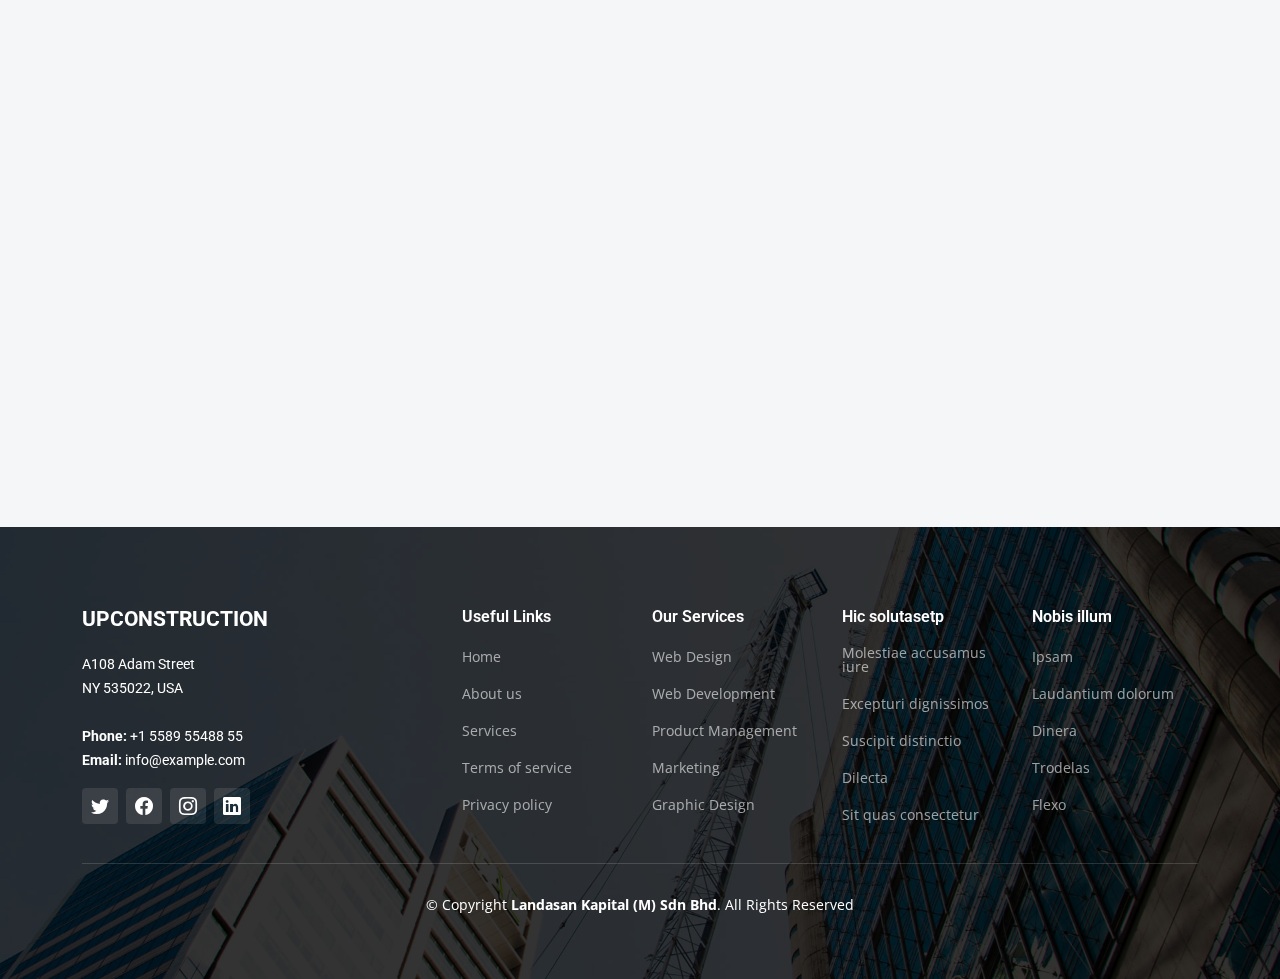
==== commit a5a3fb3d: "" ====
--- a/about.html
+++ b/about.html
@@ -54,8 +54,8 @@
       <i class="mobile-nav-toggle mobile-nav-hide d-none bi bi-x"></i>
       <nav id="navbar" class="navbar">
         <ul>
-          <li><a href="index.html" class="active">Home</a></li>
-          <li><a href="about.html">About</a></li>
+          <li><a href="index.html">Home</a></li>
+          <li><a href="about.html" class="active">About</a></li>
           <li><a href="services.html">Services</a></li>
           <li><a href="projects.html">Projects</a></li>
           <li><a href="blog.html">Blog</a></li>
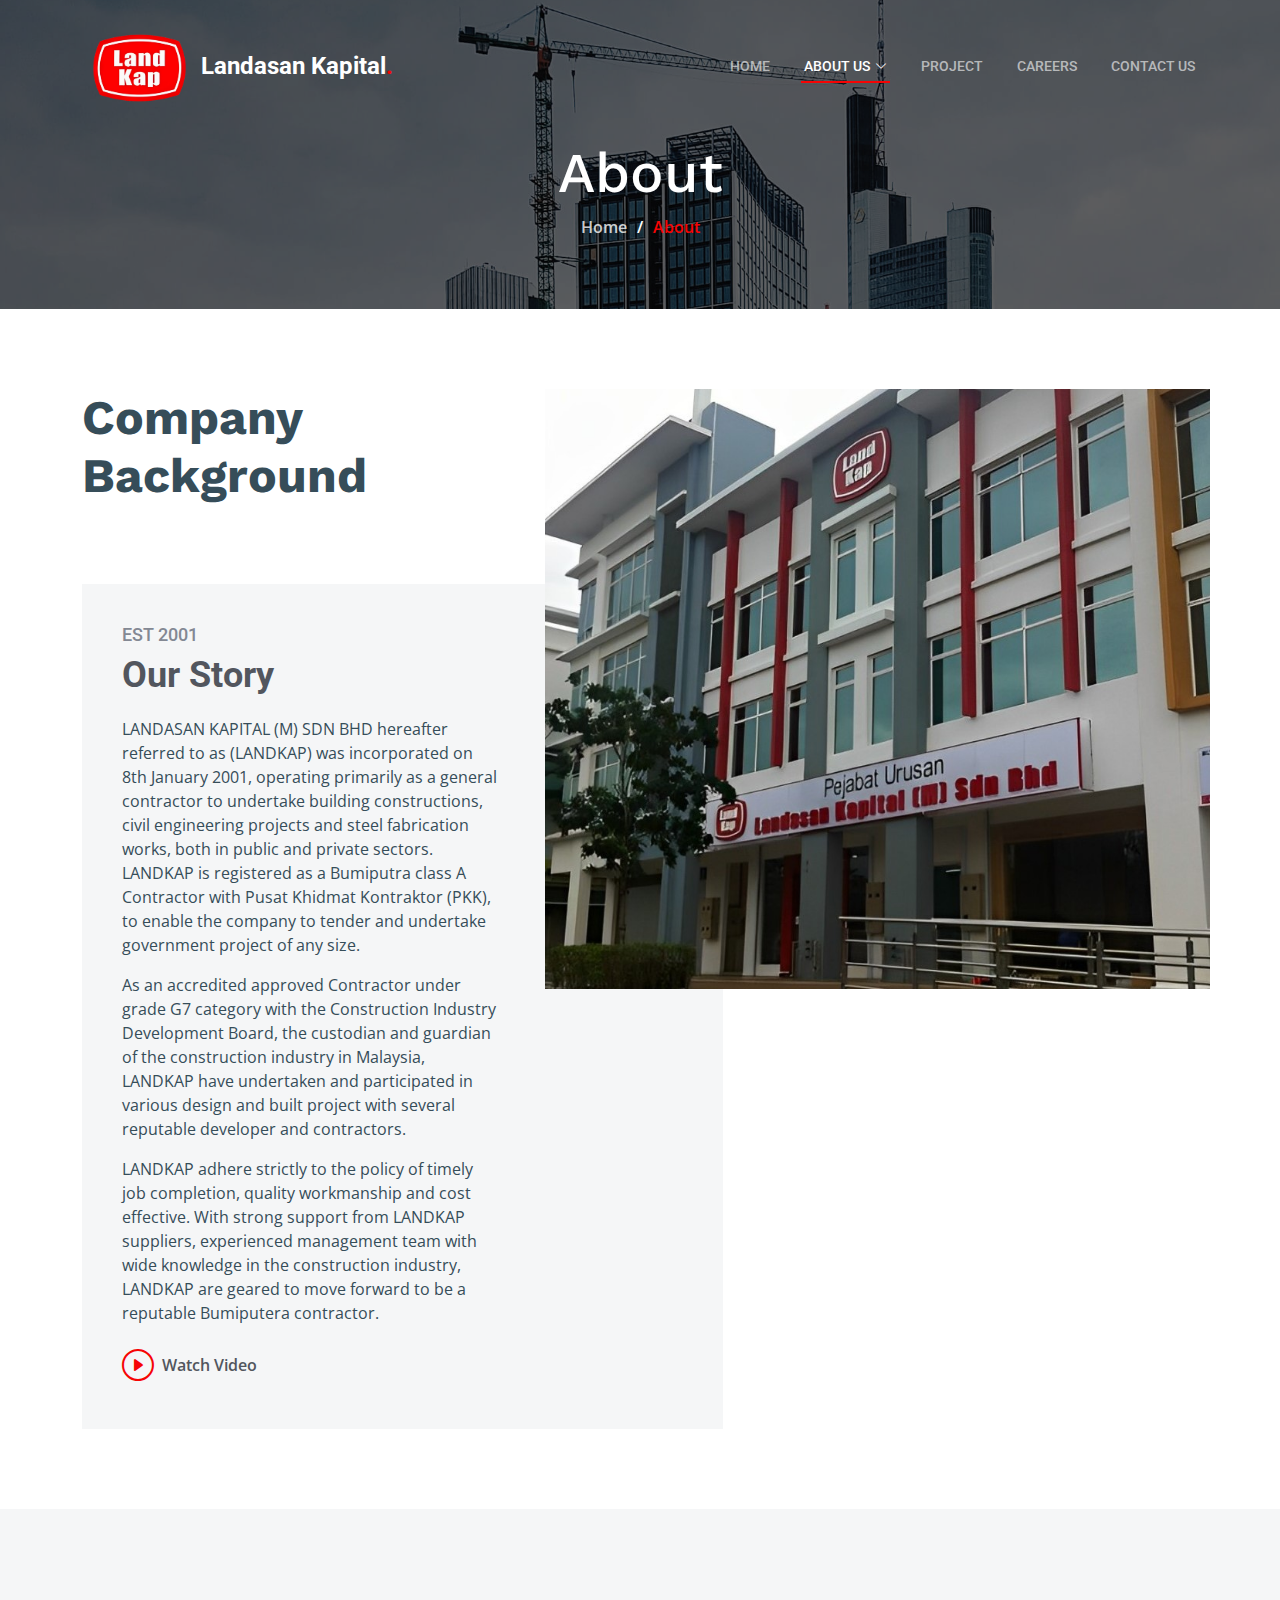
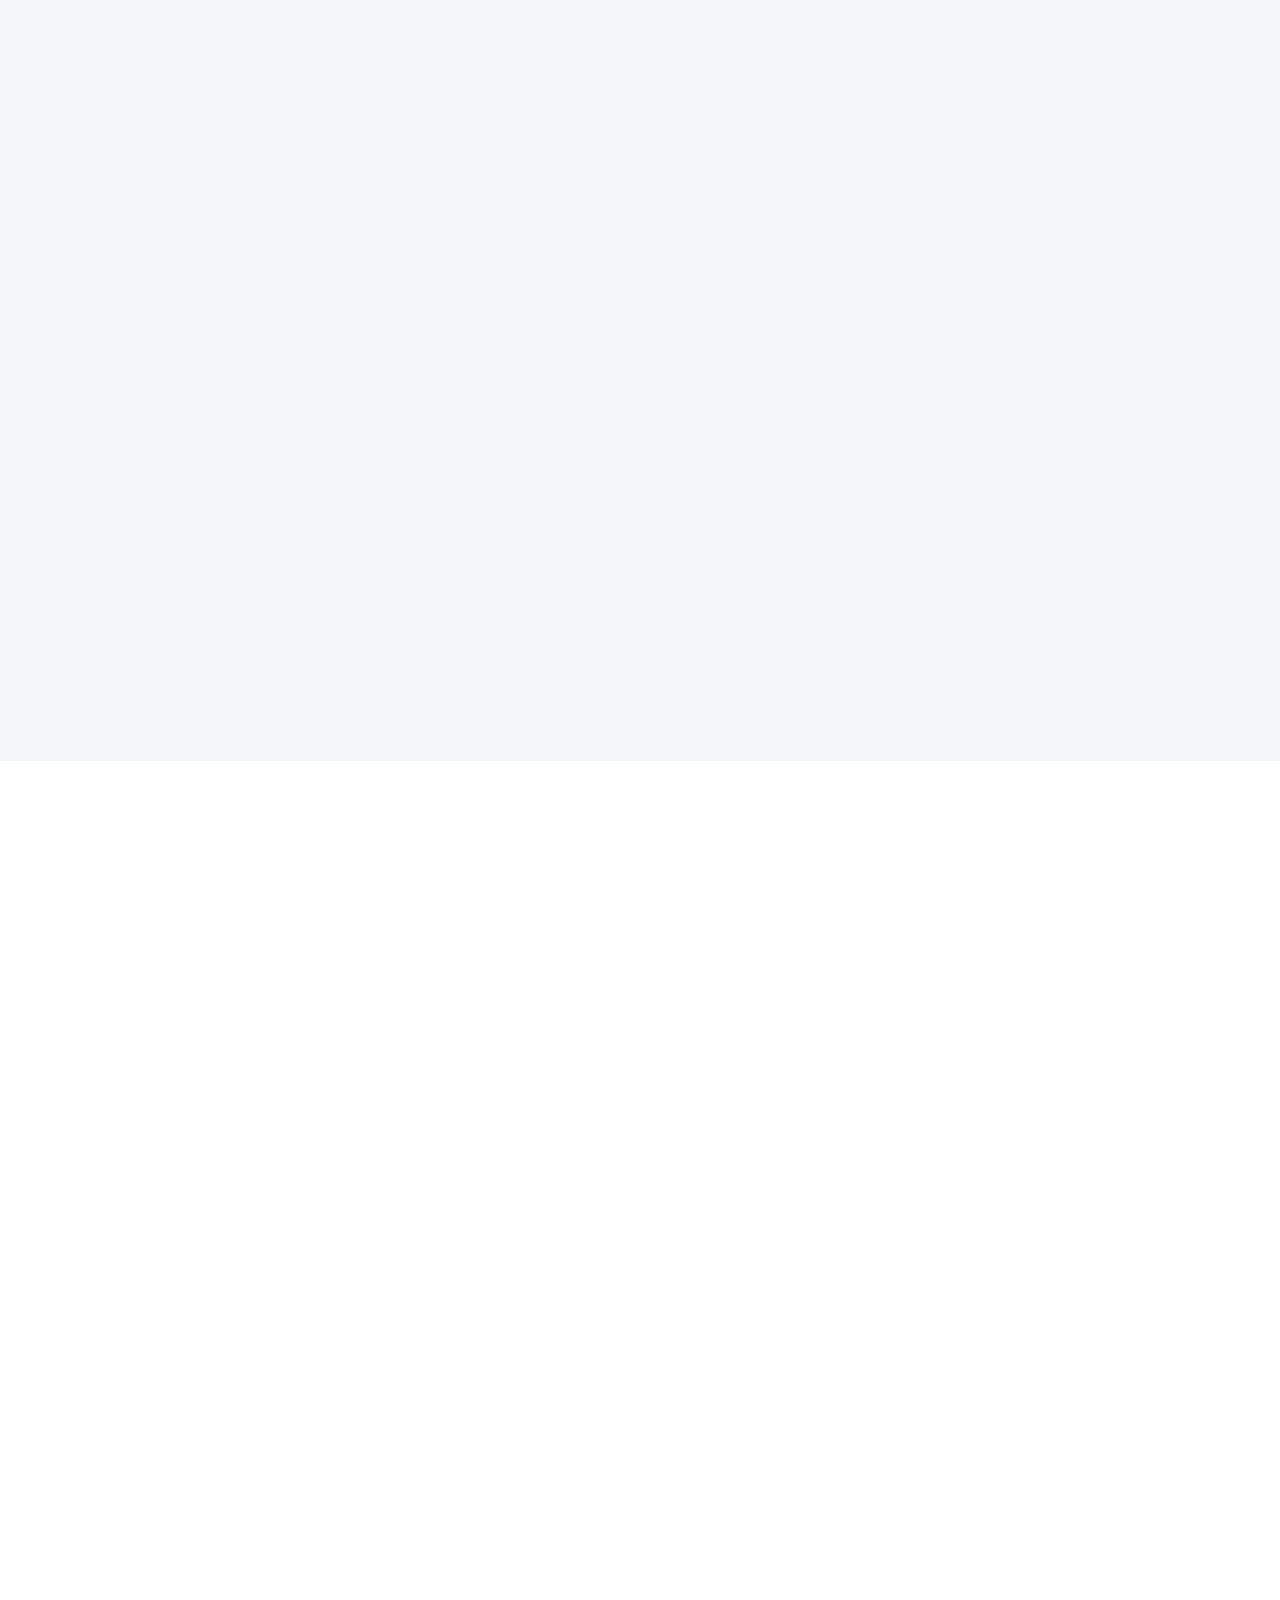
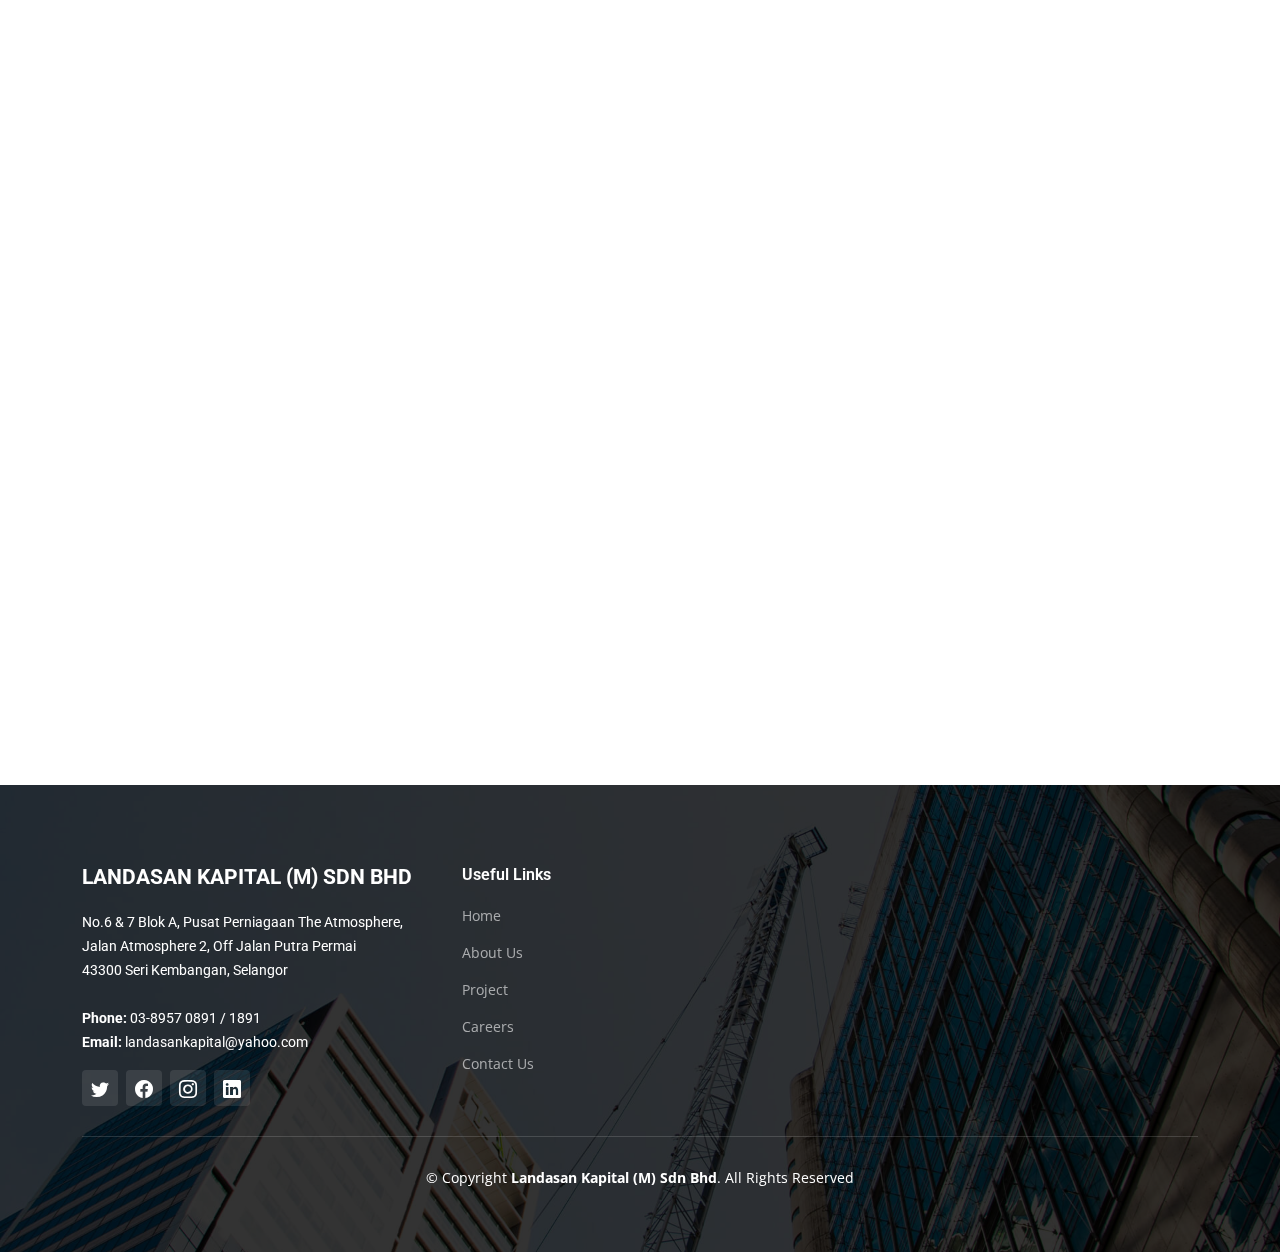
==== commit 173abc81: "" ====
--- a/about.html
+++ b/about.html
@@ -1,621 +1,378 @@
+
 <!DOCTYPE html>
 <html lang="en">
 
-<head>
-  <meta charset="utf-8">
-  <meta content="width=device-width, initial-scale=1.0" name="viewport">
-
- <title>Landasan Kapital (M) Sdn Bhd</title>
-  <meta content="" name="description">
-  <meta content="" name="keywords">
-
-  <!-- Favicons -->
-  <link href="assets/img/landasan_Logo.png" rel="icon">
-  <link href="assets/img/landasan_Logo.png" rel="apple-touch-icon">
-
-  <!-- Google Fonts -->
-  <link rel="preconnect" href="https://fonts.googleapis.com">
-  <link rel="preconnect" href="https://fonts.gstatic.com" crossorigin>
-  <link href="https://fonts.googleapis.com/css2?family=Open+Sans:ital,wght@0,300;0,400;0,500;0,600;0,700;1,300;1,400;1,600;1,700&family=Roboto:ital,wght@0,300;0,400;0,500;0,600;0,700;1,300;1,400;1,500;1,600;1,700&family=Work+Sans:ital,wght@0,300;0,400;0,500;0,600;0,700;1,300;1,400;1,500;1,600;1,700&display=swap" rel="stylesheet">
-
-  <!-- Vendor CSS Files -->
-  <link href="assets/vendor/bootstrap/css/bootstrap.min.css" rel="stylesheet">
-  <link href="assets/vendor/bootstrap-icons/bootstrap-icons.css" rel="stylesheet">
-  <link href="assets/vendor/fontawesome-free/css/all.min.css" rel="stylesheet">
-  <link href="assets/vendor/aos/aos.css" rel="stylesheet">
-  <link href="assets/vendor/glightbox/css/glightbox.min.css" rel="stylesheet">
-  <link href="assets/vendor/swiper/swiper-bundle.min.css" rel="stylesheet">
-
-  <!-- Template Main CSS File -->
-  <link href="assets/css/main.css" rel="stylesheet">
-
-  <!-- =======================================================
-  * Template Name: UpConstruction
-  * Updated: Jan 29 2024 with Bootstrap v5.3.2
-  * Template URL: https://bootstrapmade.com/upconstruction-bootstrap-construction-website-template/
-  * Author: BootstrapMade.com
-  * License: https://bootstrapmade.com/license/
-  ======================================================== -->
-</head>
-
-<body>
-
-  <!-- ======= Header ======= -->
-  <header id="header" class="header d-flex align-items-center">
-    <div class="container-fluid container-xl d-flex align-items-center justify-content-between">
-
-      <a href="index.html" class="logo d-flex align-items-center">
-        <!-- Uncomment the line below if you also wish to use an image logo -->
-         <img src="assets/img/landasan_Logo.png" alt=""> 
-        <h1>Landasan Kapital<span>.</span></h1>
-      </a>
-
-      <i class="mobile-nav-toggle mobile-nav-show bi bi-list"></i>
-      <i class="mobile-nav-toggle mobile-nav-hide d-none bi bi-x"></i>
-      <nav id="navbar" class="navbar">
-        <ul>
-          <li><a href="index.html">Home</a></li>
-          <li><a href="about.html" class="active">About</a></li>
-          <li><a href="services.html">Services</a></li>
-          <li><a href="projects.html">Projects</a></li>
-          <li><a href="blog.html">Blog</a></li>
-          <li class="dropdown"><a href="#"><span>Dropdown</span> <i class="bi bi-chevron-down dropdown-indicator"></i></a>
-            <ul>
-              <li><a href="#">Dropdown 1</a></li>
-              <li class="dropdown"><a href="#"><span>Deep Dropdown</span> <i class="bi bi-chevron-down dropdown-indicator"></i></a>
-                <ul>
-                  <li><a href="#">Deep Dropdown 1</a></li>
-                  <li><a href="#">Deep Dropdown 2</a></li>
-                  <li><a href="#">Deep Dropdown 3</a></li>
-                  <li><a href="#">Deep Dropdown 4</a></li>
-                  <li><a href="#">Deep Dropdown 5</a></li>
-                </ul>
-              </li>
-              <li><a href="#">Dropdown 2</a></li>
-              <li><a href="#">Dropdown 3</a></li>
-              <li><a href="#">Dropdown 4</a></li>
-            </ul>
-          </li>
-          <li><a href="contact.html">Contact</a></li>
-        </ul>
-      </nav><!-- .navbar -->
-
-    </div>
-  </header><!-- End Header -->
-
-  <main id="main">
-
-    <!-- ======= Breadcrumbs ======= -->
-    <div class="breadcrumbs d-flex align-items-center" style="background-image: url('assets/img/breadcrumbs-bg.jpg');">
-      <div class="container position-relative d-flex flex-column align-items-center" data-aos="fade">
-
-        <h2>About</h2>
-        <ol>
-          <li><a href="index.html">Home</a></li>
-          <li>About</li>
-        </ol>
-
-      </div>
-    </div><!-- End Breadcrumbs -->
-
-    <!-- ======= About Section ======= -->
-    <section id="about" class="about">
-      <div class="container" data-aos="fade-up">
-
-        <div class="row position-relative">
-
-          <div class="col-lg-7 about-img" style="background-image: url(assets/img/about.jpg);"></div>
-
-          <div class="col-lg-7">
-            <h2>Consequatur eius et magnam</h2>
-            <div class="our-story">
-              <h4>Est 1988</h4>
-              <h3>Our Story</h3>
-              <p>Inventore aliquam beatae at et id alias. Ipsa dolores amet consequuntur minima quia maxime autem. Quidem id sed ratione. Tenetur provident autem in reiciendis rerum at dolor. Aliquam consectetur laudantium temporibus dicta minus dolor.</p>
-              <ul>
-                <li><i class="bi bi-check-circle"></i> <span>Ullamco laboris nisi ut aliquip ex ea commo</span></li>
-                <li><i class="bi bi-check-circle"></i> <span>Duis aute irure dolor in reprehenderit in</span></li>
-                <li><i class="bi bi-check-circle"></i> <span>Ullamco laboris nisi ut aliquip ex ea</span></li>
-              </ul>
-              <p>Vitae autem velit excepturi fugit. Animi ad non. Eligendi et non nesciunt suscipit repellendus porro in quo eveniet. Molestias in maxime doloremque.</p>
-
-              <div class="watch-video d-flex align-items-center position-relative">
-                <i class="bi bi-play-circle"></i>
-                <a href="https://www.youtube.com/watch?v=LXb3EKWsInQ" class="glightbox stretched-link">Watch Video</a>
-              </div>
+    <head>
+        <meta charset="utf-8">
+        <meta content="width=device-width, initial-scale=1.0" name="viewport">
+
+        <title>Landasan Kapital (M) Sdn Bhd</title>
+        <meta content="" name="description">
+        <meta content="" name="keywords">
+
+        <!-- Favicons -->
+        <link href="assets/img/landasan_Logo.png" rel="icon">
+        <link href="assets/img/landasan_Logo.png" rel="apple-touch-icon">
+
+        <!-- Google Fonts -->
+        <link rel="preconnect" href="https://fonts.googleapis.com">
+        <link rel="preconnect" href="https://fonts.gstatic.com" crossorigin>
+        <link href="https://fonts.googleapis.com/css2?family=Open+Sans:ital,wght@0,300;0,400;0,500;0,600;0,700;1,300;1,400;1,600;1,700&family=Roboto:ital,wght@0,300;0,400;0,500;0,600;0,700;1,300;1,400;1,500;1,600;1,700&family=Work+Sans:ital,wght@0,300;0,400;0,500;0,600;0,700;1,300;1,400;1,500;1,600;1,700&display=swap" rel="stylesheet">
+
+        <!-- Vendor CSS Files -->
+        <link href="assets/vendor/bootstrap/css/bootstrap.min.css" rel="stylesheet">
+        <link href="assets/vendor/bootstrap-icons/bootstrap-icons.css" rel="stylesheet">
+        <link href="assets/vendor/fontawesome-free/css/all.min.css" rel="stylesheet">
+        <link href="assets/vendor/aos/aos.css" rel="stylesheet">
+        <link href="assets/vendor/glightbox/css/glightbox.min.css" rel="stylesheet">
+        <link href="assets/vendor/swiper/swiper-bundle.min.css" rel="stylesheet">
+
+        <!-- Template Main CSS File -->
+        <link href="assets/css/main.css" rel="stylesheet">
+        <link href="assets/css/custom.css" rel="stylesheet">
+        <!-- =======================================================
+        * Template Name: UpConstruction
+        * Updated: Jan 29 2024 with Bootstrap v5.3.2
+        * Template URL: https://bootstrapmade.com/upconstruction-bootstrap-construction-website-template/
+        * Author: BootstrapMade.com
+        * License: https://bootstrapmade.com/license/
+        ======================================================== -->
+    </head>
+
+    <body>
+
+        <!-- ======= Header ======= -->
+        <header id="header" class="header d-flex align-items-center">
+            <div class="container-fluid container-xl d-flex align-items-center justify-content-between">
+
+                <a href="index.html" class="logo d-flex align-items-center">
+                    <!-- Uncomment the line below if you also wish to use an image logo -->
+                    <img src="assets/img/landasan_Logo.png" alt=""> 
+                    <h1>Landasan Kapital<span>.</span></h1>
+                </a>
+
+                <i class="mobile-nav-toggle mobile-nav-show bi bi-list"></i>
+                <i class="mobile-nav-toggle mobile-nav-hide d-none bi bi-x"></i>
+                <nav id="navbar" class="navbar">
+                    <ul>
+
+                        <li><a href="index.html" >Home</a></li>
+
+                        <li class="dropdown"><a href="#" class="active"><span>About Us</span> <i class="bi bi-chevron-down dropdown-indicator"></i></a>
+                            <ul>
+                                <li><a href="about.html" >Who We Are</a></li>              
+                                <li><a href="managementTeam.html" >Our Team</a></li>
+                            </ul>
+                        </li>
+                        <li><a href="projects.html" >Project</a></li>
+                        <li><a href="careers.html" >Careers</a></li>
+                        <li><a href="contact.html" >Contact Us </a></li>
+                    </ul>
+                </nav><!-- .navbar -->
+
             </div>
-          </div>
-
-        </div>
-
-      </div>
-    </section>
-    <!-- End About Section -->
-
-    <!-- ======= Stats Counter Section ======= -->
-    <section id="stats-counter" class="stats-counter section-bg">
-      <div class="container">
-
-        <div class="row gy-4">
-
-          <div class="col-lg-3 col-md-6">
-            <div class="stats-item d-flex align-items-center w-100 h-100">
-              <i class="bi bi-emoji-smile color-blue flex-shrink-0"></i>
-              <div>
-                <span data-purecounter-start="0" data-purecounter-end="232" data-purecounter-duration="1" class="purecounter"></span>
-                <p>Happy Clients</p>
-              </div>
+        </header><!-- End Header -->
+
+        <main id="main">
+
+            <!-- ======= Breadcrumbs ======= -->
+            <div class="breadcrumbs d-flex align-items-center" style="background-image: url('assets/img/breadcrumbs-bg.jpg');">
+                <div class="container position-relative d-flex flex-column align-items-center" data-aos="fade">
+
+                    <h2>About</h2>
+                    <ol>
+                        <li><a href="index.html">Home</a></li>
+                        <li>About</li>
+                    </ol>
+
+                </div>
+            </div><!-- End Breadcrumbs -->
+
+            <!-- ======= About Section ======= -->
+            <section id="about" class="about">
+                <div class="container" data-aos="fade-up">
+
+                    <div class="row position-relative">
+
+                        <div class="col-lg-7 about-img" style="background-image: url(assets/img/landasan_companyPic.jpg);"></div>
+
+
+                        <div class="col-lg-7">
+                            <h2>Company Background</h2>
+                            <div class="our-story">
+                                <h4>Est 2001</h4>
+                                <h3>Our Story</h3>
+                                <p>LANDASAN KAPITAL (M) SDN BHD hereafter referred to  as (LANDKAP) was incorporated on 8th January 2001, operating primarily as a general contractor to undertake building constructions, civil engineering projects and steel fabrication works, both in public and private sectors. LANDKAP is registered as a Bumiputra class A Contractor with Pusat Khidmat Kontraktor (PKK), to enable the company to tender and undertake government project of any size.</p>
+                                <p>As an accredited approved Contractor under grade G7 category with the Construction Industry Development Board, the custodian and guardian of the construction industry in Malaysia, LANDKAP have undertaken and participated in various design and built project with several reputable developer and contractors.</p>
+                                <p>LANDKAP adhere strictly to the policy of timely job completion, quality workmanship and cost effective. With strong support from LANDKAP suppliers, experienced management team with wide knowledge in the construction industry, LANDKAP are geared to move forward to be a reputable Bumiputera contractor.</p>
+                                <!--              <ul>
+                                                <li><i class="bi bi-check-circle"></i> <span>Ullamco laboris nisi ut aliquip ex ea commo</span></li>
+                                                <li><i class="bi bi-check-circle"></i> <span>Duis aute irure dolor in reprehenderit in</span></li>
+                                                <li><i class="bi bi-check-circle"></i> <span>Ullamco laboris nisi ut aliquip ex ea</span></li>
+                                              </ul>
+                                              <p>Vitae autem velit excepturi fugit. Animi ad non. Eligendi et non nesciunt suscipit repellendus porro in quo eveniet. Molestias in maxime doloremque.</p>-->
+
+                                <div class="watch-video d-flex align-items-center position-relative">
+                                    <i class="bi bi-play-circle"></i>
+                                    <a href="https://www.youtube.com/watch?v=LXb3EKWsInQ" class="glightbox stretched-link">Watch Video</a>
+                                </div>
+                            </div>
+                        </div>
+
+
+                    </div>
+
+                </div>
+            </section>
+            <!-- End About Section -->
+            <!--     ======= Alt Services Section 2 ======= -->
+            <section id="alt-services-2" class="alt-services section-bg">
+                <div class="container" data-aos="fade-up">
+                    <div class="section-header">
+                        <h2>What We Do</h2>
+                        <p>
+                            Primarily, we are builders, and construction forms the core of our business. We collaborate closely with key subcontractors and suppliers who provide top-notch products and services as needed. This strong partnership benefits our clients by allowing LandKap to deliver exceptional workmanship and maintain project momentum.</p>
+                    </div>
+                    <div class="row justify-content-around gy-4">
+                        <div class="col-lg-6 img-bg" style="background-image: url(assets/img/alt-services-2.jpg);" data-aos="zoom-in" data-aos-delay="100"></div>
+                        <div class="col-lg-5 d-flex flex-column justify-content-center">
+                            <h3>CONSTRUCTION SERVICES</h3>
+                            <p>LandKap have a wide range of construction options for any given application, our expertise cover all aspects of construction range from constructing</p>
+
+                            <div class="icon-box d-flex position-relative" data-aos="fade-up" data-aos-delay="100">
+                                <i class="bi bi-house flex-shrink-0"></i>
+                                <div>
+                                    <h4><a href="" class="stretched-link">Residential</a></h4>
+
+                                </div>
+                            </div> 
+                            <!--End Icon Box--> 
+
+                            <div class="icon-box d-flex position-relative" data-aos="fade-up" data-aos-delay="200">
+                                <i class="bi bi-book flex-shrink-0"></i>
+                                <div>
+                                    <h4><a href="" class="stretched-link">Universities</a></h4>
+
+                                </div>
+                            </div> 
+                            <!--End Icon Box--> 
+
+                            <div class="icon-box d-flex position-relative" data-aos="fade-up" data-aos-delay="300">
+                                <i class="bi bi-airplane flex-shrink-0"></i>
+                                <div>
+                                    <h4><a href="" class="stretched-link">Aircraft Hangars</a></h4>
+
+                                </div>
+                            </div> 
+                            <!--End Icon Box--> 
+
+
+                        </div>
+
+
+                    </div>
+
+                </div>
+            </section> 
+            <!--End Alt Services Section 2 -->
+
+
+            <!-- ======= Servie Cards Section ======= -->
+            <section id="services-cards" class="services-cards">
+                <div class="container" data-aos="fade-up">
+                    <div class="section-header">
+                        <h2>Our Values</h2>
+                        <p>Welcome to the heart of our organization, where our mission, vision, and core values converge to shape our identity and guide our journey</p>
+                    </div>
+                    <div class="row gy-4">
+
+                        <div class="col-lg-4 col-md-6 member" data-aos="zoom-in" data-aos-delay="100">
+                            <h3>Vision</h3>
+                            <p>To be the nation leading construction company through our </p>
+                            <ul class="list-unstyled">
+                                <li><i class="bi bi-check2"></i> <span>Performance</span></li>
+                                <li><i class="bi bi-check2"></i> <span>People</span></li>
+                                <li><i class="bi bi-check2"></i> <span>Commitment to our core values</span></li>
+                            </ul>
+                        </div><!-- End feature item-->
+
+                        <div class="col-lg-4 col-md-6 member" data-aos="zoom-in" data-aos-delay="200">
+                            <h3>Mission</h3>
+                            <p>To be valued by our customers for</p>
+                            <ul class="list-unstyled">
+                                <li><i class="bi bi-check2"></i> <span>Bringing competitive solutions</span></li>
+                                <li><i class="bi bi-check2"></i> <span>Ensuring buildability</span></li>
+                                <li><i class="bi bi-check2"></i> <span>Providing safe and cost effective designs</span></li>
+                            </ul>
+                        </div><!-- End feature item-->
+
+                        <div class="col-lg-4 col-md-6 member" data-aos="zoom-in" data-aos-delay="300">
+                            <h3>Core Values</h3>
+                            <p>LandKap strives to live by its core values of</p>
+                            <ul class="list-unstyled">
+                                <li><i class="bi bi-check2"></i> <span>People</span></li>
+                                <li><i class="bi bi-check2"></i> <span>Excellence</span></li>
+                                <li><i class="bi bi-check2"></i> <span>Customer Focus</span></li>
+                                <li><i class="bi bi-check2"></i> <span>Transparency</span></li>
+                                <li><i class="bi bi-check2"></i> <span>Integrity</span></li>
+                            </ul>
+                        </div><!-- End feature item-->
+
+
+
+                    </div>
+
+                </div>
+            </section>
+
+            <!-- ======= Alt Services Section ======= -->
+            <section id="alt-services" class="alt-services">
+                <div class="container" data-aos="fade-up">
+
+                    <div class="row justify-content-around gy-4">
+
+                        <div class="col-lg-5 d-flex flex-column justify-content-center">
+                            <h3>Our Ethos</h3>
+                            <p>Our ethos is simple: Reflect, Design, Construct. We start by understanding our clients' goals, create innovative designs, and bring them to life through precise construction. It's our commitment to turning ideas into reality, one thoughtful step at a time</p>
+
+                            <div class="icon-box d-flex position-relative" data-aos="fade-up" data-aos-delay="100">
+                                <i class="bi bi-clipboard2-check flex-shrink-0"></i>
+                                <div>
+                                    <h4><a href="" class="stretched-link">Reflect</a></h4>
+                                    <p>LandKap believes in carefully and methodically reflecting about every aspect of a project. Taking the time to think about the individual requirements and dynamics of each element of a project ensures that LandKap can focus on surpassing the goals of our clients</p>
+                                </div>
+                            </div><!-- End Icon Box -->
+
+                            <div class="icon-box d-flex position-relative" data-aos="fade-up" data-aos-delay="200">
+                                <i class="bi bi-lightbulb flex-shrink-0"></i>
+                                <div>
+                                    <h4><a href="" class="stretched-link">Design</a></h4>
+                                    <p>Ensuring the design process is managed effectively is the most crucial aspect of creating a successful outcome of any project. LandKap ensures the requirements of all the stakeholders are realised through the design process while creating an efficient and functional design</p>
+                                </div>
+                            </div><!-- End Icon Box -->
+
+                            <div class="icon-box d-flex position-relative" data-aos="fade-up" data-aos-delay="300">
+                                <i class="bi bi-building flex-shrink-0"></i>
+                                <div>
+                                    <h4><a href="" class="stretched-link">Construct</a></h4>
+                                    <p>The build phase is the culmination of the think and design processes, physically realising the vision behind the project while delivering the wishes of all the stakeholders. LandKap approaches the build phase of all our projects with an unyielding desire to create exceptional quality.</p>
+                                </div>
+                            </div><!-- End Icon Box -->
+
+
+
+                        </div>
+                        <div class="col-lg-6 img-bg" style="background-image: url(assets/img/our_ethos.jpg);" data-aos="zoom-in" data-aos-delay="100"></div>
+                    </div>
+
+                </div>
+            </section><!-- End Alt Services Section -->
+
+
+
+        </main><!-- End #main -->
+
+        <!-- ======= Footer ======= -->
+        <footer id="footer" class="footer">
+
+            <div class="footer-content position-relative">
+                <div class="container">
+                    <div class="row">
+
+                        <div class="col-lg-4 col-md-6">
+                            <div class="footer-info">
+                                <h3>Landasan Kapital (M) Sdn Bhd</h3>
+                                <p>
+                                    No.6 & 7 Blok A, Pusat Perniagaan The Atmosphere, Jalan Atmosphere 2, Off Jalan Putra Permai <br>
+                                    43300 Seri Kembangan, Selangor<br><br>
+                                    <strong>Phone:</strong> 03-8957 0891 / 1891<br>
+                                    <strong>Email:</strong> landasankapital@yahoo.com<br>
+                                </p>
+                                <div class="social-links d-flex mt-3">
+                                    <a href="#" class="d-flex align-items-center justify-content-center"><i class="bi bi-twitter"></i></a>
+                                    <a href="#" class="d-flex align-items-center justify-content-center"><i class="bi bi-facebook"></i></a>
+                                    <a href="#" class="d-flex align-items-center justify-content-center"><i class="bi bi-instagram"></i></a>
+                                    <a href="#" class="d-flex align-items-center justify-content-center"><i class="bi bi-linkedin"></i></a>
+                                </div>
+                            </div>
+                        </div><!-- End footer info column-->
+
+                        <div class="col-lg-2 col-md-3 footer-links">
+                            <h4>Useful Links</h4>
+                            <ul>
+                                <li><a href="index.html">Home</a></li>
+                                <li><a href="about.html">About Us</a></li>
+                                <li><a href="projects.html">Project</a></li>
+                                <li><a href="careers.html">Careers</a></li>
+                                <li><a href="contact.html">Contact Us</a></li>
+                            </ul>
+                        </div><!-- End footer links column-->
+
+
+
+
+
+                    </div>
+                </div>
             </div>
-          </div><!-- End Stats Item -->
-
-          <div class="col-lg-3 col-md-6">
-            <div class="stats-item d-flex align-items-center w-100 h-100">
-              <i class="bi bi-journal-richtext color-orange flex-shrink-0"></i>
-              <div>
-                <span data-purecounter-start="0" data-purecounter-end="521" data-purecounter-duration="1" class="purecounter"></span>
-                <p>Projects</p>
-              </div>
+
+            <div class="footer-legal text-center position-relative">
+                <div class="container">
+                    <div class="copyright">
+                        &copy; Copyright <strong><span>Landasan Kapital (M) Sdn Bhd</span></strong>. All Rights Reserved
+                    </div>
+                    <div class="credits">
+
+                    </div>
+                </div>
             </div>
-          </div><!-- End Stats Item -->
-
-          <div class="col-lg-3 col-md-6">
-            <div class="stats-item d-flex align-items-center w-100 h-100">
-              <i class="bi bi-headset color-green flex-shrink-0"></i>
-              <div>
-                <span data-purecounter-start="0" data-purecounter-end="1463" data-purecounter-duration="1" class="purecounter"></span>
-                <p>Hours Of Support</p>
-              </div>
-            </div>
-          </div><!-- End Stats Item -->
-
-          <div class="col-lg-3 col-md-6">
-            <div class="stats-item d-flex align-items-center w-100 h-100">
-              <i class="bi bi-people color-pink flex-shrink-0"></i>
-              <div>
-                <span data-purecounter-start="0" data-purecounter-end="15" data-purecounter-duration="1" class="purecounter"></span>
-                <p>Hard Workers</p>
-              </div>
-            </div>
-          </div><!-- End Stats Item -->
-
-        </div>
-
-      </div>
-    </section><!-- End Stats Counter Section -->
-
-    <!-- ======= Alt Services Section ======= -->
-    <section id="alt-services" class="alt-services">
-      <div class="container" data-aos="fade-up">
-
-        <div class="row justify-content-around gy-4">
-          <div class="col-lg-6 img-bg" style="background-image: url(assets/img/alt-services.jpg);" data-aos="zoom-in" data-aos-delay="100"></div>
-
-          <div class="col-lg-5 d-flex flex-column justify-content-center">
-            <h3>Enim quis est voluptatibus aliquid consequatur fugiat</h3>
-            <p>Esse voluptas cumque vel exercitationem. Reiciendis est hic accusamus. Non ipsam et sed minima temporibus laudantium. Soluta voluptate sed facere corporis dolores excepturi</p>
-
-            <div class="icon-box d-flex position-relative" data-aos="fade-up" data-aos-delay="100">
-              <i class="bi bi-easel flex-shrink-0"></i>
-              <div>
-                <h4><a href="" class="stretched-link">Lorem Ipsum</a></h4>
-                <p>Voluptatum deleniti atque corrupti quos dolores et quas molestias excepturi sint occaecati cupiditate non provident</p>
-              </div>
-            </div><!-- End Icon Box -->
-
-            <div class="icon-box d-flex position-relative" data-aos="fade-up" data-aos-delay="200">
-              <i class="bi bi-patch-check flex-shrink-0"></i>
-              <div>
-                <h4><a href="" class="stretched-link">Nemo Enim</a></h4>
-                <p>At vero eos et accusamus et iusto odio dignissimos ducimus qui blanditiis praesentium voluptatum deleniti atque</p>
-              </div>
-            </div><!-- End Icon Box -->
-
-            <div class="icon-box d-flex position-relative" data-aos="fade-up" data-aos-delay="300">
-              <i class="bi bi-brightness-high flex-shrink-0"></i>
-              <div>
-                <h4><a href="" class="stretched-link">Dine Pad</a></h4>
-                <p>Explicabo est voluptatum asperiores consequatur magnam. Et veritatis odit. Sunt aut deserunt minus aut eligendi omnis</p>
-              </div>
-            </div><!-- End Icon Box -->
-
-            <div class="icon-box d-flex position-relative" data-aos="fade-up" data-aos-delay="400">
-              <i class="bi bi-brightness-high flex-shrink-0"></i>
-              <div>
-                <h4><a href="" class="stretched-link">Tride clov</a></h4>
-                <p>Est voluptatem labore deleniti quis a delectus et. Saepe dolorem libero sit non aspernatur odit amet. Et eligendi</p>
-              </div>
-            </div><!-- End Icon Box -->
-
-          </div>
-        </div>
-
-      </div>
-    </section><!-- End Alt Services Section -->
-
-    <!-- ======= Alt Services Section 2 ======= -->
-    <section id="alt-services-2" class="alt-services section-bg">
-      <div class="container" data-aos="fade-up">
-
-        <div class="row justify-content-around gy-4">
-          <div class="col-lg-5 d-flex flex-column justify-content-center">
-            <h3>Non quasi officia eum nobis et rerum epudiandae rem voluptatem</h3>
-            <p>Maxime quia dolorum alias perspiciatis. Earum voluptatem sint at non. Ducimus maxime minima iste magni sit praesentium assumenda minus. Amet rerum saepe tempora vero.</p>
-
-            <div class="icon-box d-flex position-relative" data-aos="fade-up" data-aos-delay="100">
-              <i class="bi bi-easel flex-shrink-0"></i>
-              <div>
-                <h4><a href="" class="stretched-link">Lorem Ipsum</a></h4>
-                <p>Voluptatum deleniti atque corrupti quos dolores et quas molestias excepturi sint occaecati cupiditate non provident</p>
-              </div>
-            </div><!-- End Icon Box -->
-
-            <div class="icon-box d-flex position-relative" data-aos="fade-up" data-aos-delay="200">
-              <i class="bi bi-patch-check flex-shrink-0"></i>
-              <div>
-                <h4><a href="" class="stretched-link">Nemo Enim</a></h4>
-                <p>At vero eos et accusamus et iusto odio dignissimos ducimus qui blanditiis praesentium voluptatum deleniti atque</p>
-              </div>
-            </div><!-- End Icon Box -->
-
-            <div class="icon-box d-flex position-relative" data-aos="fade-up" data-aos-delay="300">
-              <i class="bi bi-brightness-high flex-shrink-0"></i>
-              <div>
-                <h4><a href="" class="stretched-link">Dine Pad</a></h4>
-                <p>Explicabo est voluptatum asperiores consequatur magnam. Et veritatis odit. Sunt aut deserunt minus aut eligendi omnis</p>
-              </div>
-            </div><!-- End Icon Box -->
-
-            <div class="icon-box d-flex position-relative" data-aos="fade-up" data-aos-delay="400">
-              <i class="bi bi-brightness-high flex-shrink-0"></i>
-              <div>
-                <h4><a href="" class="stretched-link">Tride clov</a></h4>
-                <p>Est voluptatem labore deleniti quis a delectus et. Saepe dolorem libero sit non aspernatur odit amet. Et eligendi</p>
-              </div>
-            </div><!-- End Icon Box -->
-          </div>
-
-          <div class="col-lg-6 img-bg" style="background-image: url(assets/img/alt-services-2.jpg);" data-aos="zoom-in" data-aos-delay="100"></div>
-        </div>
-
-      </div>
-    </section><!-- End Alt Services Section 2 -->
-
-    <!-- ======= Our Team Section ======= -->
-    <section id="team" class="team">
-      <div class="container" data-aos="fade-up">
-
-        <div class="section-header">
-          <h2>Our Team</h2>
-          <p>Aperiam dolorum et et wuia molestias qui eveniet numquam nihil porro incidunt dolores placeat sunt id nobis omnis tiledo stran delop</p>
-        </div>
-
-        <div class="row gy-5">
-
-          <div class="col-lg-4 col-md-6 member" data-aos="fade-up" data-aos-delay="100">
-            <div class="member-img">
-              <img src="assets/img/team/team-1.jpg" class="img-fluid" alt="">
-              <div class="social">
-                <a href="#"><i class="bi bi-twitter"></i></a>
-                <a href="#"><i class="bi bi-facebook"></i></a>
-                <a href="#"><i class="bi bi-instagram"></i></a>
-                <a href="#"><i class="bi bi-linkedin"></i></a>
-              </div>
-            </div>
-            <div class="member-info text-center">
-              <h4>Walter White</h4>
-              <span>Chief Executive Officer</span>
-              <p>Aliquam iure quaerat voluptatem praesentium possimus unde laudantium vel dolorum distinctio dire flow</p>
-            </div>
-          </div><!-- End Team Member -->
-
-          <div class="col-lg-4 col-md-6 member" data-aos="fade-up" data-aos-delay="200">
-            <div class="member-img">
-              <img src="assets/img/team/team-2.jpg" class="img-fluid" alt="">
-              <div class="social">
-                <a href="#"><i class="bi bi-twitter"></i></a>
-                <a href="#"><i class="bi bi-facebook"></i></a>
-                <a href="#"><i class="bi bi-instagram"></i></a>
-                <a href="#"><i class="bi bi-linkedin"></i></a>
-              </div>
-            </div>
-            <div class="member-info text-center">
-              <h4>Sarah Jhonson</h4>
-              <span>Product Manager</span>
-              <p>Labore ipsam sit consequatur exercitationem rerum laboriosam laudantium aut quod dolores exercitationem ut</p>
-            </div>
-          </div><!-- End Team Member -->
-
-          <div class="col-lg-4 col-md-6 member" data-aos="fade-up" data-aos-delay="300">
-            <div class="member-img">
-              <img src="assets/img/team/team-3.jpg" class="img-fluid" alt="">
-              <div class="social">
-                <a href="#"><i class="bi bi-twitter"></i></a>
-                <a href="#"><i class="bi bi-facebook"></i></a>
-                <a href="#"><i class="bi bi-instagram"></i></a>
-                <a href="#"><i class="bi bi-linkedin"></i></a>
-              </div>
-            </div>
-            <div class="member-info text-center">
-              <h4>William Anderson</h4>
-              <span>CTO</span>
-              <p>Illum minima ea autem doloremque ipsum quidem quas aspernatur modi ut praesentium vel tque sed facilis at qui</p>
-            </div>
-          </div><!-- End Team Member -->
-
-          <div class="col-lg-4 col-md-6 member" data-aos="fade-up" data-aos-delay="400">
-            <div class="member-img">
-              <img src="assets/img/team/team-4.jpg" class="img-fluid" alt="">
-              <div class="social">
-                <a href="#"><i class="bi bi-twitter"></i></a>
-                <a href="#"><i class="bi bi-facebook"></i></a>
-                <a href="#"><i class="bi bi-instagram"></i></a>
-                <a href="#"><i class="bi bi-linkedin"></i></a>
-              </div>
-            </div>
-            <div class="member-info text-center">
-              <h4>Amanda Jepson</h4>
-              <span>Accountant</span>
-              <p>Magni voluptatem accusamus assumenda cum nisi aut qui dolorem voluptate sed et veniam quasi quam consectetur</p>
-            </div>
-          </div><!-- End Team Member -->
-
-          <div class="col-lg-4 col-md-6 member" data-aos="fade-up" data-aos-delay="500">
-            <div class="member-img">
-              <img src="assets/img/team/team-5.jpg" class="img-fluid" alt="">
-              <div class="social">
-                <a href="#"><i class="bi bi-twitter"></i></a>
-                <a href="#"><i class="bi bi-facebook"></i></a>
-                <a href="#"><i class="bi bi-instagram"></i></a>
-                <a href="#"><i class="bi bi-linkedin"></i></a>
-              </div>
-            </div>
-            <div class="member-info text-center">
-              <h4>Brian Doe</h4>
-              <span>Marketing</span>
-              <p>Qui consequuntur quos accusamus magnam quo est molestiae eius laboriosam sunt doloribus quia impedit laborum velit</p>
-            </div>
-          </div><!-- End Team Member -->
-
-          <div class="col-lg-4 col-md-6 member" data-aos="fade-up" data-aos-delay="600">
-            <div class="member-img">
-              <img src="assets/img/team/team-6.jpg" class="img-fluid" alt="">
-              <div class="social">
-                <a href="#"><i class="bi bi-twitter"></i></a>
-                <a href="#"><i class="bi bi-facebook"></i></a>
-                <a href="#"><i class="bi bi-instagram"></i></a>
-                <a href="#"><i class="bi bi-linkedin"></i></a>
-              </div>
-            </div>
-            <div class="member-info text-center">
-              <h4>Josepha Palas</h4>
-              <span>Operation</span>
-              <p>Sint sint eveniet explicabo amet consequatur nesciunt error enim rerum earum et omnis fugit eligendi cupiditate vel</p>
-            </div>
-          </div><!-- End Team Member -->
-
-        </div>
-
-      </div>
-    </section><!-- End Our Team Section -->
-
-    <!-- ======= Testimonials Section ======= -->
-    <section id="testimonials" class="testimonials section-bg">
-      <div class="container" data-aos="fade-up">
-
-        <div class="section-header">
-          <h2>Testimonials</h2>
-          <p>Quam sed id excepturi ccusantium dolorem ut quis dolores nisi llum nostrum enim velit qui ut et autem uia reprehenderit sunt deleniti</p>
-        </div>
-
-        <div class="slides-2 swiper">
-          <div class="swiper-wrapper">
-
-            <div class="swiper-slide">
-              <div class="testimonial-wrap">
-                <div class="testimonial-item">
-                  <img src="assets/img/testimonials/testimonials-1.jpg" class="testimonial-img" alt="">
-                  <h3>Saul Goodman</h3>
-                  <h4>Ceo &amp; Founder</h4>
-                  <div class="stars">
-                    <i class="bi bi-star-fill"></i><i class="bi bi-star-fill"></i><i class="bi bi-star-fill"></i><i class="bi bi-star-fill"></i><i class="bi bi-star-fill"></i>
-                  </div>
-                  <p>
-                    <i class="bi bi-quote quote-icon-left"></i>
-                    Proin iaculis purus consequat sem cure digni ssim donec porttitora entum suscipit rhoncus. Accusantium quam, ultricies eget id, aliquam eget nibh et. Maecen aliquam, risus at semper.
-                    <i class="bi bi-quote quote-icon-right"></i>
-                  </p>
-                </div>
-              </div>
-            </div><!-- End testimonial item -->
-
-            <div class="swiper-slide">
-              <div class="testimonial-wrap">
-                <div class="testimonial-item">
-                  <img src="assets/img/testimonials/testimonials-2.jpg" class="testimonial-img" alt="">
-                  <h3>Sara Wilsson</h3>
-                  <h4>Designer</h4>
-                  <div class="stars">
-                    <i class="bi bi-star-fill"></i><i class="bi bi-star-fill"></i><i class="bi bi-star-fill"></i><i class="bi bi-star-fill"></i><i class="bi bi-star-fill"></i>
-                  </div>
-                  <p>
-                    <i class="bi bi-quote quote-icon-left"></i>
-                    Export tempor illum tamen malis malis eram quae irure esse labore quem cillum quid cillum eram malis quorum velit fore eram velit sunt aliqua noster fugiat irure amet legam anim culpa.
-                    <i class="bi bi-quote quote-icon-right"></i>
-                  </p>
-                </div>
-              </div>
-            </div><!-- End testimonial item -->
-
-            <div class="swiper-slide">
-              <div class="testimonial-wrap">
-                <div class="testimonial-item">
-                  <img src="assets/img/testimonials/testimonials-3.jpg" class="testimonial-img" alt="">
-                  <h3>Jena Karlis</h3>
-                  <h4>Store Owner</h4>
-                  <div class="stars">
-                    <i class="bi bi-star-fill"></i><i class="bi bi-star-fill"></i><i class="bi bi-star-fill"></i><i class="bi bi-star-fill"></i><i class="bi bi-star-fill"></i>
-                  </div>
-                  <p>
-                    <i class="bi bi-quote quote-icon-left"></i>
-                    Enim nisi quem export duis labore cillum quae magna enim sint quorum nulla quem veniam duis minim tempor labore quem eram duis noster aute amet eram fore quis sint minim.
-                    <i class="bi bi-quote quote-icon-right"></i>
-                  </p>
-                </div>
-              </div>
-            </div><!-- End testimonial item -->
-
-            <div class="swiper-slide">
-              <div class="testimonial-wrap">
-                <div class="testimonial-item">
-                  <img src="assets/img/testimonials/testimonials-4.jpg" class="testimonial-img" alt="">
-                  <h3>Matt Brandon</h3>
-                  <h4>Freelancer</h4>
-                  <div class="stars">
-                    <i class="bi bi-star-fill"></i><i class="bi bi-star-fill"></i><i class="bi bi-star-fill"></i><i class="bi bi-star-fill"></i><i class="bi bi-star-fill"></i>
-                  </div>
-                  <p>
-                    <i class="bi bi-quote quote-icon-left"></i>
-                    Fugiat enim eram quae cillum dolore dolor amet nulla culpa multos export minim fugiat minim velit minim dolor enim duis veniam ipsum anim magna sunt elit fore quem dolore labore illum veniam.
-                    <i class="bi bi-quote quote-icon-right"></i>
-                  </p>
-                </div>
-              </div>
-            </div><!-- End testimonial item -->
-
-            <div class="swiper-slide">
-              <div class="testimonial-wrap">
-                <div class="testimonial-item">
-                  <img src="assets/img/testimonials/testimonials-5.jpg" class="testimonial-img" alt="">
-                  <h3>John Larson</h3>
-                  <h4>Entrepreneur</h4>
-                  <div class="stars">
-                    <i class="bi bi-star-fill"></i><i class="bi bi-star-fill"></i><i class="bi bi-star-fill"></i><i class="bi bi-star-fill"></i><i class="bi bi-star-fill"></i>
-                  </div>
-                  <p>
-                    <i class="bi bi-quote quote-icon-left"></i>
-                    Quis quorum aliqua sint quem legam fore sunt eram irure aliqua veniam tempor noster veniam enim culpa labore duis sunt culpa nulla illum cillum fugiat legam esse veniam culpa fore nisi cillum quid.
-                    <i class="bi bi-quote quote-icon-right"></i>
-                  </p>
-                </div>
-              </div>
-            </div><!-- End testimonial item -->
-
-          </div>
-          <div class="swiper-pagination"></div>
-        </div>
-
-      </div>
-    </section><!-- End Testimonials Section -->
-
-  </main><!-- End #main -->
-
-  <!-- ======= Footer ======= -->
-  <footer id="footer" class="footer">
-
-    <div class="footer-content position-relative">
-      <div class="container">
-        <div class="row">
-
-          <div class="col-lg-4 col-md-6">
-            <div class="footer-info">
-              <h3>UpConstruction</h3>
-              <p>
-                A108 Adam Street <br>
-                NY 535022, USA<br><br>
-                <strong>Phone:</strong> +1 5589 55488 55<br>
-                <strong>Email:</strong> info@example.com<br>
-              </p>
-              <div class="social-links d-flex mt-3">
-                <a href="#" class="d-flex align-items-center justify-content-center"><i class="bi bi-twitter"></i></a>
-                <a href="#" class="d-flex align-items-center justify-content-center"><i class="bi bi-facebook"></i></a>
-                <a href="#" class="d-flex align-items-center justify-content-center"><i class="bi bi-instagram"></i></a>
-                <a href="#" class="d-flex align-items-center justify-content-center"><i class="bi bi-linkedin"></i></a>
-              </div>
-            </div>
-          </div><!-- End footer info column-->
-
-          <div class="col-lg-2 col-md-3 footer-links">
-            <h4>Useful Links</h4>
-            <ul>
-              <li><a href="#">Home</a></li>
-              <li><a href="#">About us</a></li>
-              <li><a href="#">Services</a></li>
-              <li><a href="#">Terms of service</a></li>
-              <li><a href="#">Privacy policy</a></li>
-            </ul>
-          </div><!-- End footer links column-->
-
-          <div class="col-lg-2 col-md-3 footer-links">
-            <h4>Our Services</h4>
-            <ul>
-              <li><a href="#">Web Design</a></li>
-              <li><a href="#">Web Development</a></li>
-              <li><a href="#">Product Management</a></li>
-              <li><a href="#">Marketing</a></li>
-              <li><a href="#">Graphic Design</a></li>
-            </ul>
-          </div><!-- End footer links column-->
-
-          <div class="col-lg-2 col-md-3 footer-links">
-            <h4>Hic solutasetp</h4>
-            <ul>
-              <li><a href="#">Molestiae accusamus iure</a></li>
-              <li><a href="#">Excepturi dignissimos</a></li>
-              <li><a href="#">Suscipit distinctio</a></li>
-              <li><a href="#">Dilecta</a></li>
-              <li><a href="#">Sit quas consectetur</a></li>
-            </ul>
-          </div><!-- End footer links column-->
-
-          <div class="col-lg-2 col-md-3 footer-links">
-            <h4>Nobis illum</h4>
-            <ul>
-              <li><a href="#">Ipsam</a></li>
-              <li><a href="#">Laudantium dolorum</a></li>
-              <li><a href="#">Dinera</a></li>
-              <li><a href="#">Trodelas</a></li>
-              <li><a href="#">Flexo</a></li>
-            </ul>
-          </div><!-- End footer links column-->
-
-        </div>
-      </div>
-    </div>
-
-     <div class="footer-legal text-center position-relative">
-      <div class="container">
-        <div class="copyright">
-          &copy; Copyright <strong><span>Landasan Kapital (M) Sdn Bhd</span></strong>. All Rights Reserved
-        </div>
-        <div class="credits">
-          <!-- All the links in the footer should remain intact. -->
-          <!-- You can delete the links only if you purchased the pro version. -->
-          <!-- Licensing information: https://bootstrapmade.com/license/ -->
-          <!-- Purchase the pro version with working PHP/AJAX contact form: https://bootstrapmade.com/upconstruction-bootstrap-construction-website-template/ -->
-<!--          Designed by <a href="https://bootstrapmade.com/">BootstrapMade</a>-->
-        </div>
-      </div>
-    </div>
-
-  </footer>
-  <!-- End Footer -->
-
-  <a href="#" class="scroll-top d-flex align-items-center justify-content-center"><i class="bi bi-arrow-up-short"></i></a>
-
-  <div id="preloader"></div>
-
-  <!-- Vendor JS Files -->
-  <script src="assets/vendor/bootstrap/js/bootstrap.bundle.min.js"></script>
-  <script src="assets/vendor/aos/aos.js"></script>
-  <script src="assets/vendor/glightbox/js/glightbox.min.js"></script>
-  <script src="assets/vendor/isotope-layout/isotope.pkgd.min.js"></script>
-  <script src="assets/vendor/swiper/swiper-bundle.min.js"></script>
-  <script src="assets/vendor/purecounter/purecounter_vanilla.js"></script>
-  <script src="assets/vendor/php-email-form/validate.js"></script>
-
-  <!-- Template Main JS File -->
-  <script src="assets/js/main.js"></script>
-
-</body>
+
+        </footer>
+        <!-- End Footer -->
+
+        <a href="#" class="scroll-top d-flex align-items-center justify-content-center"><i class="bi bi-arrow-up-short"></i></a>
+
+        <div id="preloader"></div>
+
+        <!-- Vendor JS Files -->
+        <script src="assets/vendor/bootstrap/js/bootstrap.bundle.min.js"></script>
+        <script src="assets/vendor/aos/aos.js"></script>
+        <script src="assets/vendor/glightbox/js/glightbox.min.js"></script>
+        <script src="assets/vendor/isotope-layout/isotope.pkgd.min.js"></script>
+        <script src="assets/vendor/swiper/swiper-bundle.min.js"></script>
+        <script src="assets/vendor/purecounter/purecounter_vanilla.js"></script>
+        <script src="assets/vendor/php-email-form/validate.js"></script>
+
+        <!-- Template Main JS File -->
+        <script src="assets/js/main.js"></script>
+        <script>
+            document.addEventListener("DOMContentLoaded", function () {
+                var links = document.querySelectorAll('ul li a');
+
+                links.forEach(function (link) {
+                    link.addEventListener('click', function () {
+                        links.forEach(function (innerLink) {
+                            innerLink.classList.remove('active');
+                        });
+
+                        this.classList.add('active');
+                    });
+                });
+            });
+
+            function toggleText(element) {
+                var shortText = element.querySelector('.short-text');
+                var fullText = element.querySelector('.full-text');
+
+                if (shortText.style.display === 'none') {
+                    shortText.style.display = 'inline';
+                    fullText.style.display = 'none';
+                } else {
+                    shortText.style.display = 'none';
+                    fullText.style.display = 'inline';
+                }
+            }
+        </script>
+    </body>
 
 </html>--- a/assets/css/main.css
+++ b/assets/css/main.css
@@ -44,7 +44,7 @@
 }
 
 a:hover {
-  color: #ffc732;
+  color: #ff3232;
   text-decoration: none;
 }
 
@@ -1258,7 +1258,37 @@
     right: 0;
   }
 }
-
+/* Clients Section - Home Page
+------------------------------*/
+.clients {
+  padding: 10px 0;
+}
+
+.clients .client-logo {
+  display: flex;
+  justify-content: center;
+  align-items: center;
+  overflow: hidden;
+}
+
+.clients .client-logo img {
+  padding: 40px;
+  max-width: 80%;
+  transition: 0.3s;
+  opacity: 0.5;
+  filter: grayscale(100);
+}
+
+.clients .client-logo img:hover {
+  filter: none;
+  opacity: 1;
+}
+
+@media (max-width: 640px) {
+  .clients .client-logo img {
+    padding: 20px;
+  }
+}
 /*--------------------------------------------------------------
 # Stats Counter Section
 --------------------------------------------------------------*/
--- a/assets/css/custom.css
+++ b/assets/css/custom.css
@@ -0,0 +1,39 @@
+/*
+Click nbfs://nbhost/SystemFileSystem/Templates/Licenses/license-default.txt to change this license
+Click nbfs://nbhost/SystemFileSystem/Templates/Other/CascadeStyleSheet.css to edit this template
+*/
+/* 
+    Created on : Feb 22, 2024, 11:34:10 AM
+    Author     : yixia
+*/
+
+.read-more-link {
+        color: red !important;
+        cursor: pointer;
+    }
+
+    .full-text {
+        color: black;
+    }
+
+span.short-text,span.full-text {
+    font-family: 'Open Sans' !important;
+    font-style: normal !important;
+    color: rgb(54, 77, 89) !important;
+    text-align: justify !important;
+}
+
+/*index - Get Started Section */
+h1#clickTitle {
+    font-size: 50px !important;
+    color: black !important;
+}
+/*careers - application section */
+a#applicationFormBtn {
+    background: var(--color-primary);
+    border: 0;
+    padding: 10px 35px;
+    color: #fff;
+    transition: 0.4s;
+    border-radius: 5px;
+}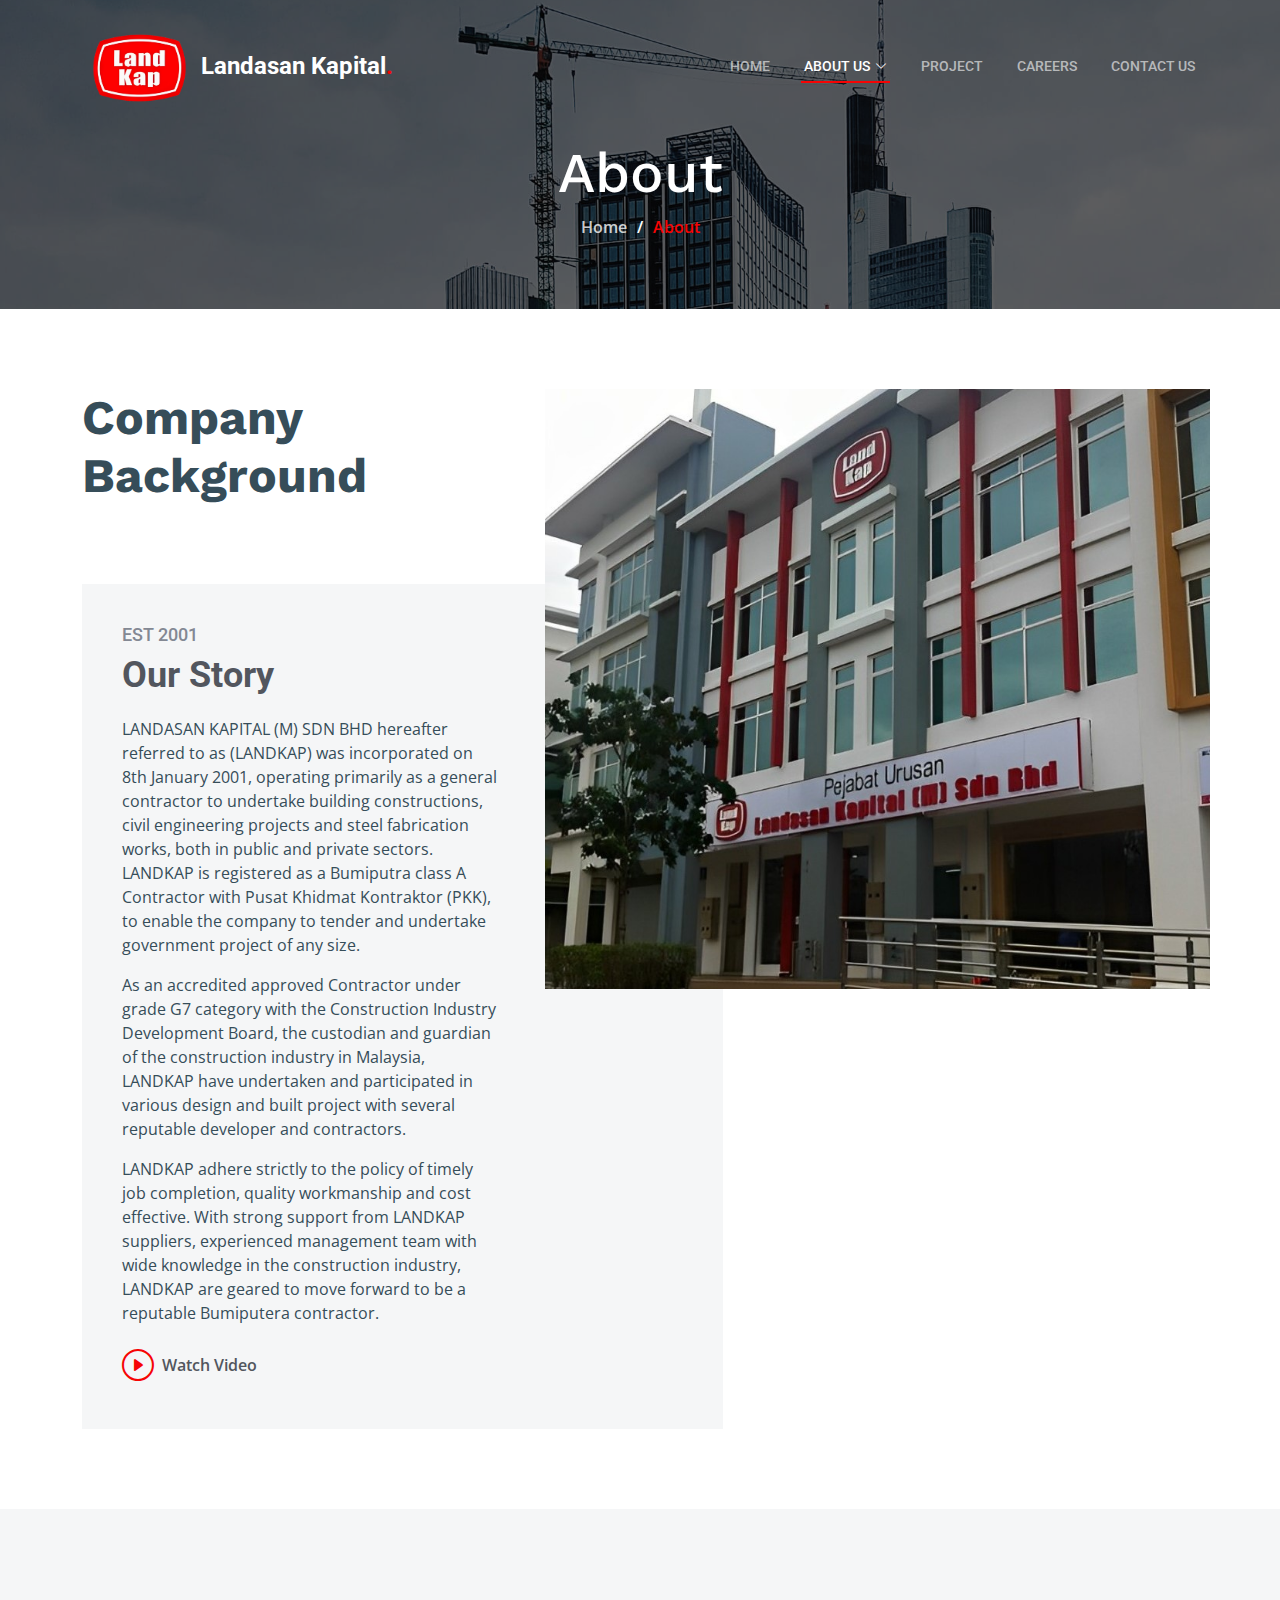
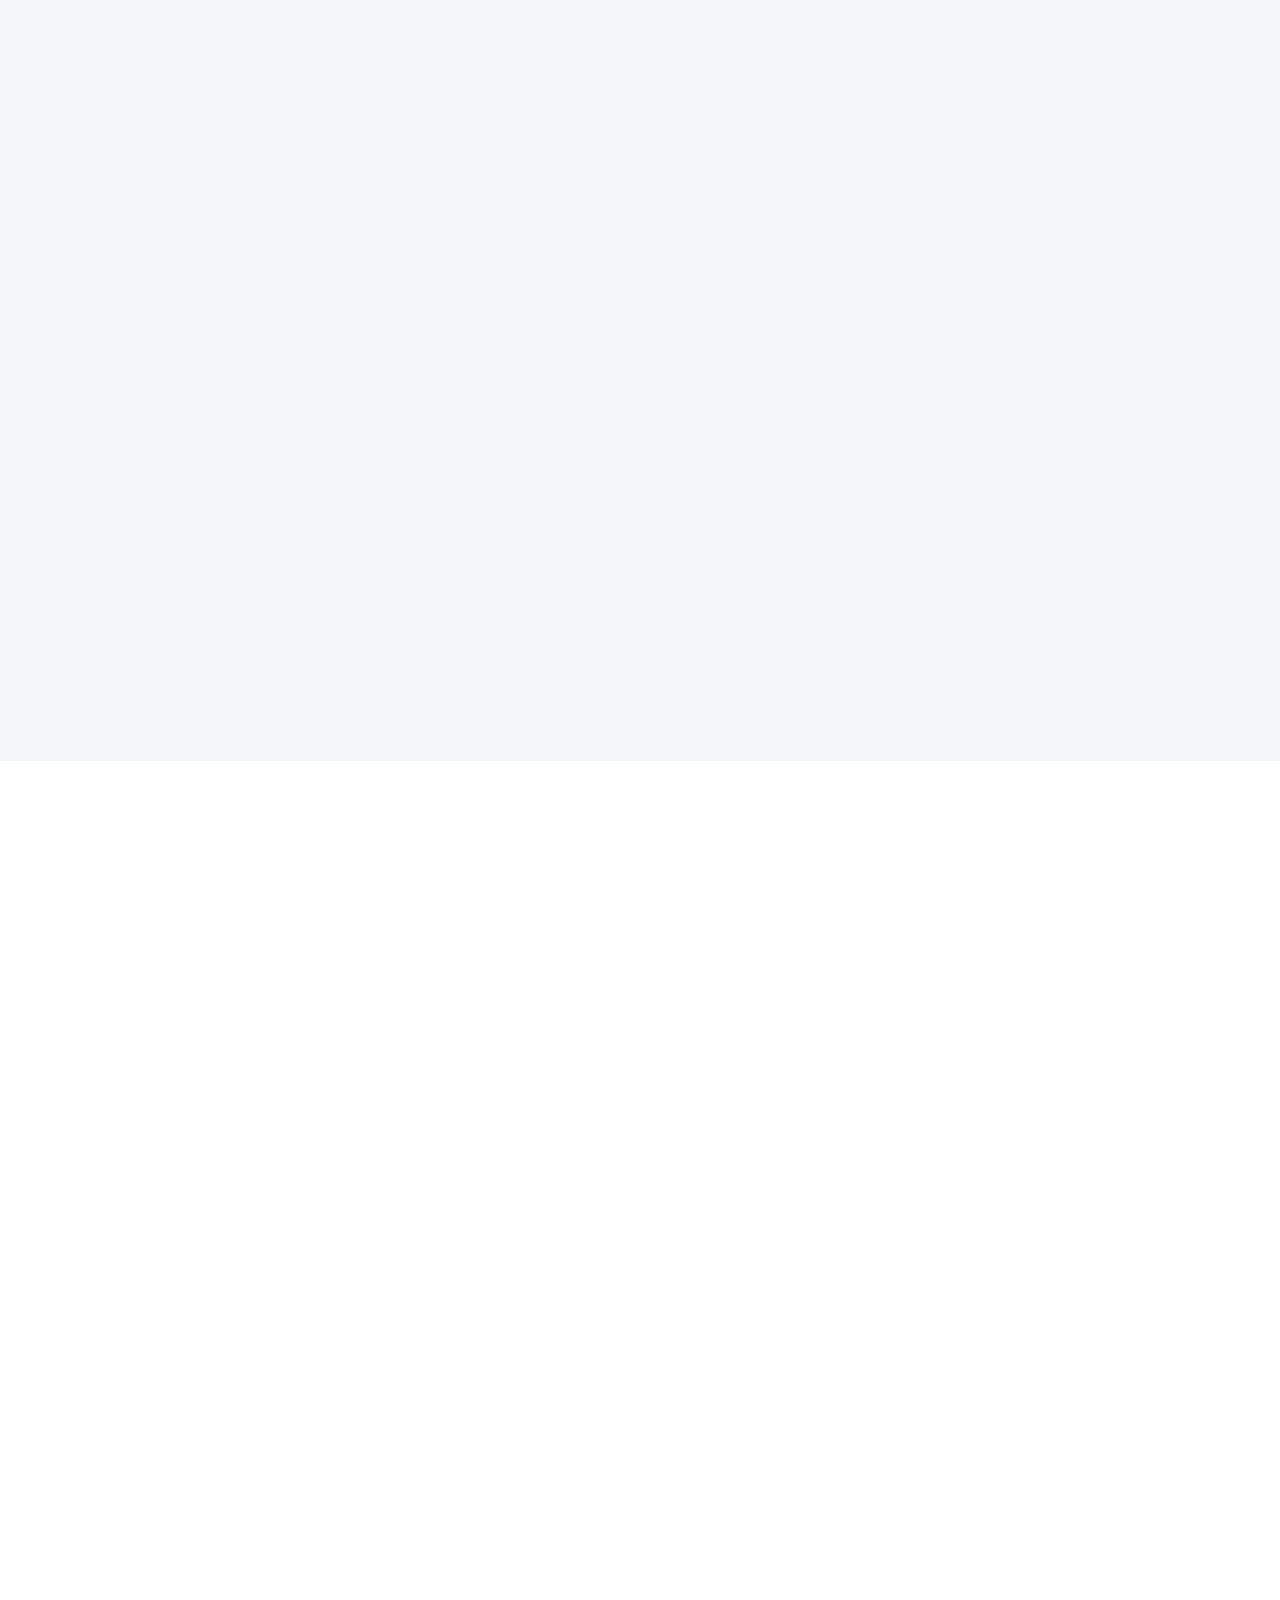
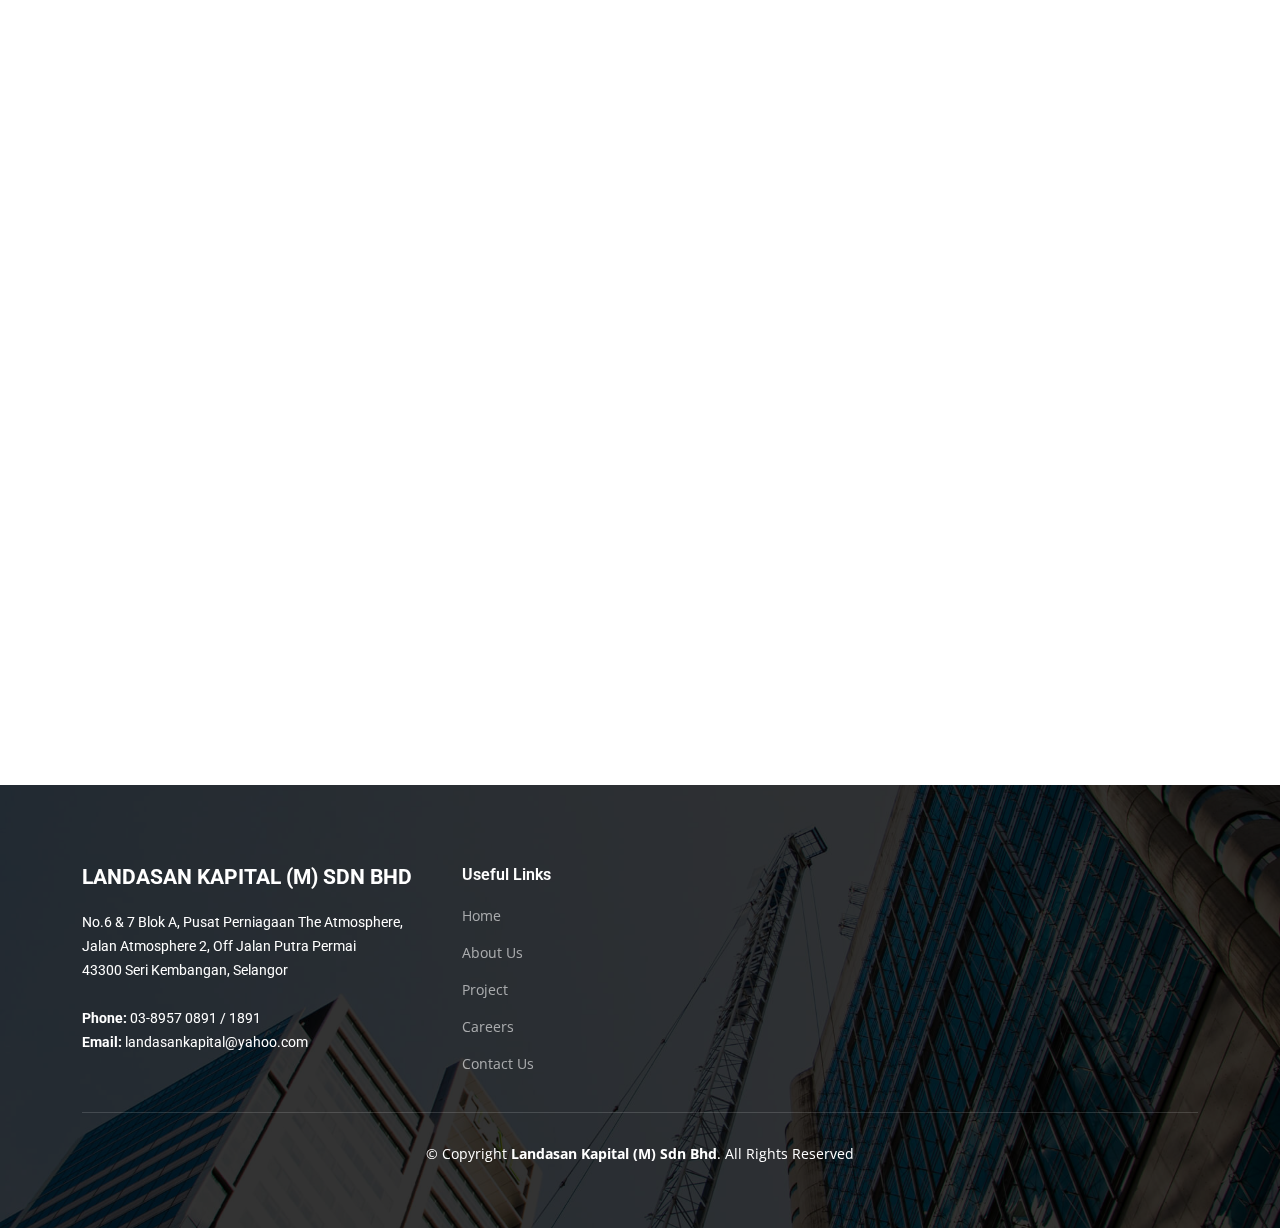
==== commit 3fbb7502: "" ====
--- a/about.html
+++ b/about.html
@@ -289,10 +289,10 @@
                                     <strong>Email:</strong> landasankapital@yahoo.com<br>
                                 </p>
                                 <div class="social-links d-flex mt-3">
-                                    <a href="#" class="d-flex align-items-center justify-content-center"><i class="bi bi-twitter"></i></a>
+<!--                                    <a href="#" class="d-flex align-items-center justify-content-center"><i class="bi bi-twitter"></i></a>
                                     <a href="#" class="d-flex align-items-center justify-content-center"><i class="bi bi-facebook"></i></a>
                                     <a href="#" class="d-flex align-items-center justify-content-center"><i class="bi bi-instagram"></i></a>
-                                    <a href="#" class="d-flex align-items-center justify-content-center"><i class="bi bi-linkedin"></i></a>
+                                    <a href="#" class="d-flex align-items-center justify-content-center"><i class="bi bi-linkedin"></i></a>-->
                                 </div>
                             </div>
                         </div><!-- End footer info column-->
--- a/assets/css/main.css
+++ b/assets/css/main.css
@@ -1662,7 +1662,7 @@
 --------------------------------------------------------------*/
 .contact .info-item {
   box-shadow: 0 0 25px rgba(0, 0, 0, 0.08);
-  padding: 20px 0 30px 0;
+  padding: 20px 20px 30px 20px;
 }
 
 .contact .info-item i {
--- a/assets/css/custom.css
+++ b/assets/css/custom.css
@@ -36,4 +36,5 @@
     color: #fff;
     transition: 0.4s;
     border-radius: 5px;
+    margin-top: 10px;
 }